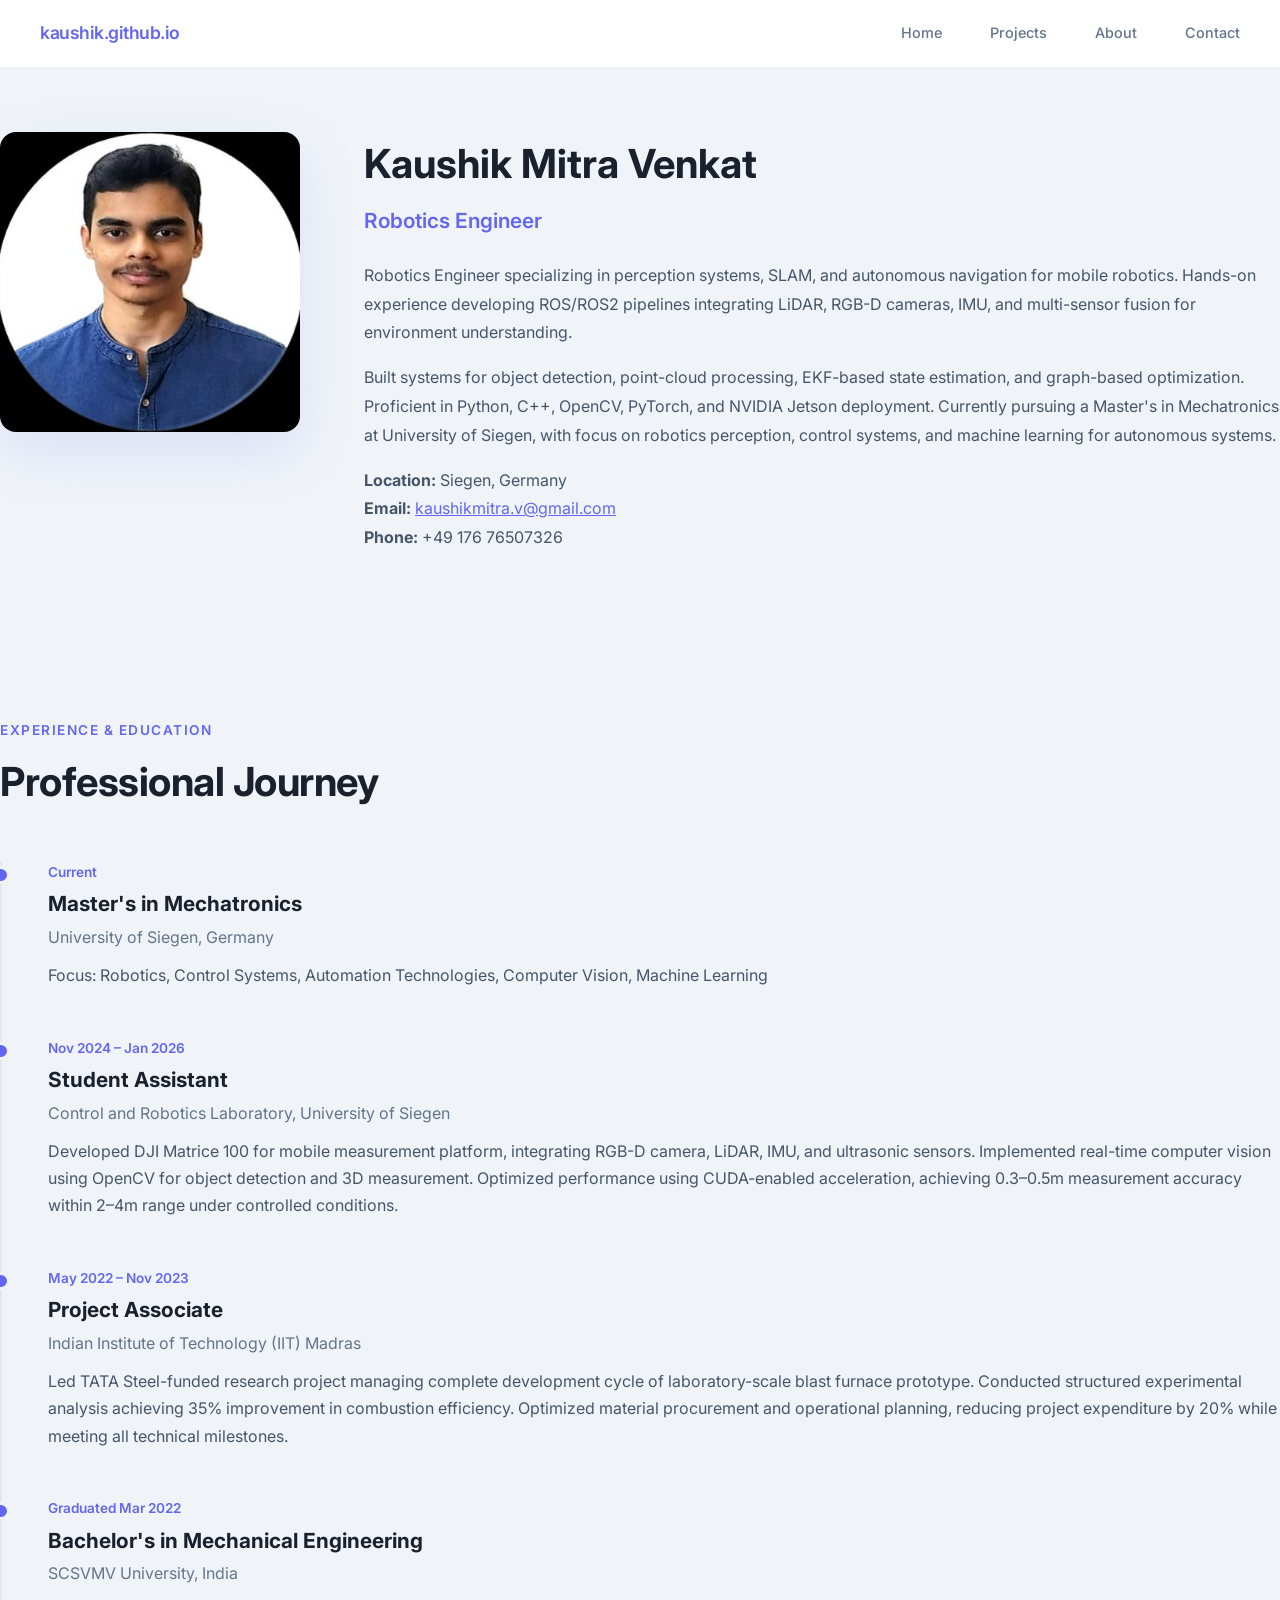
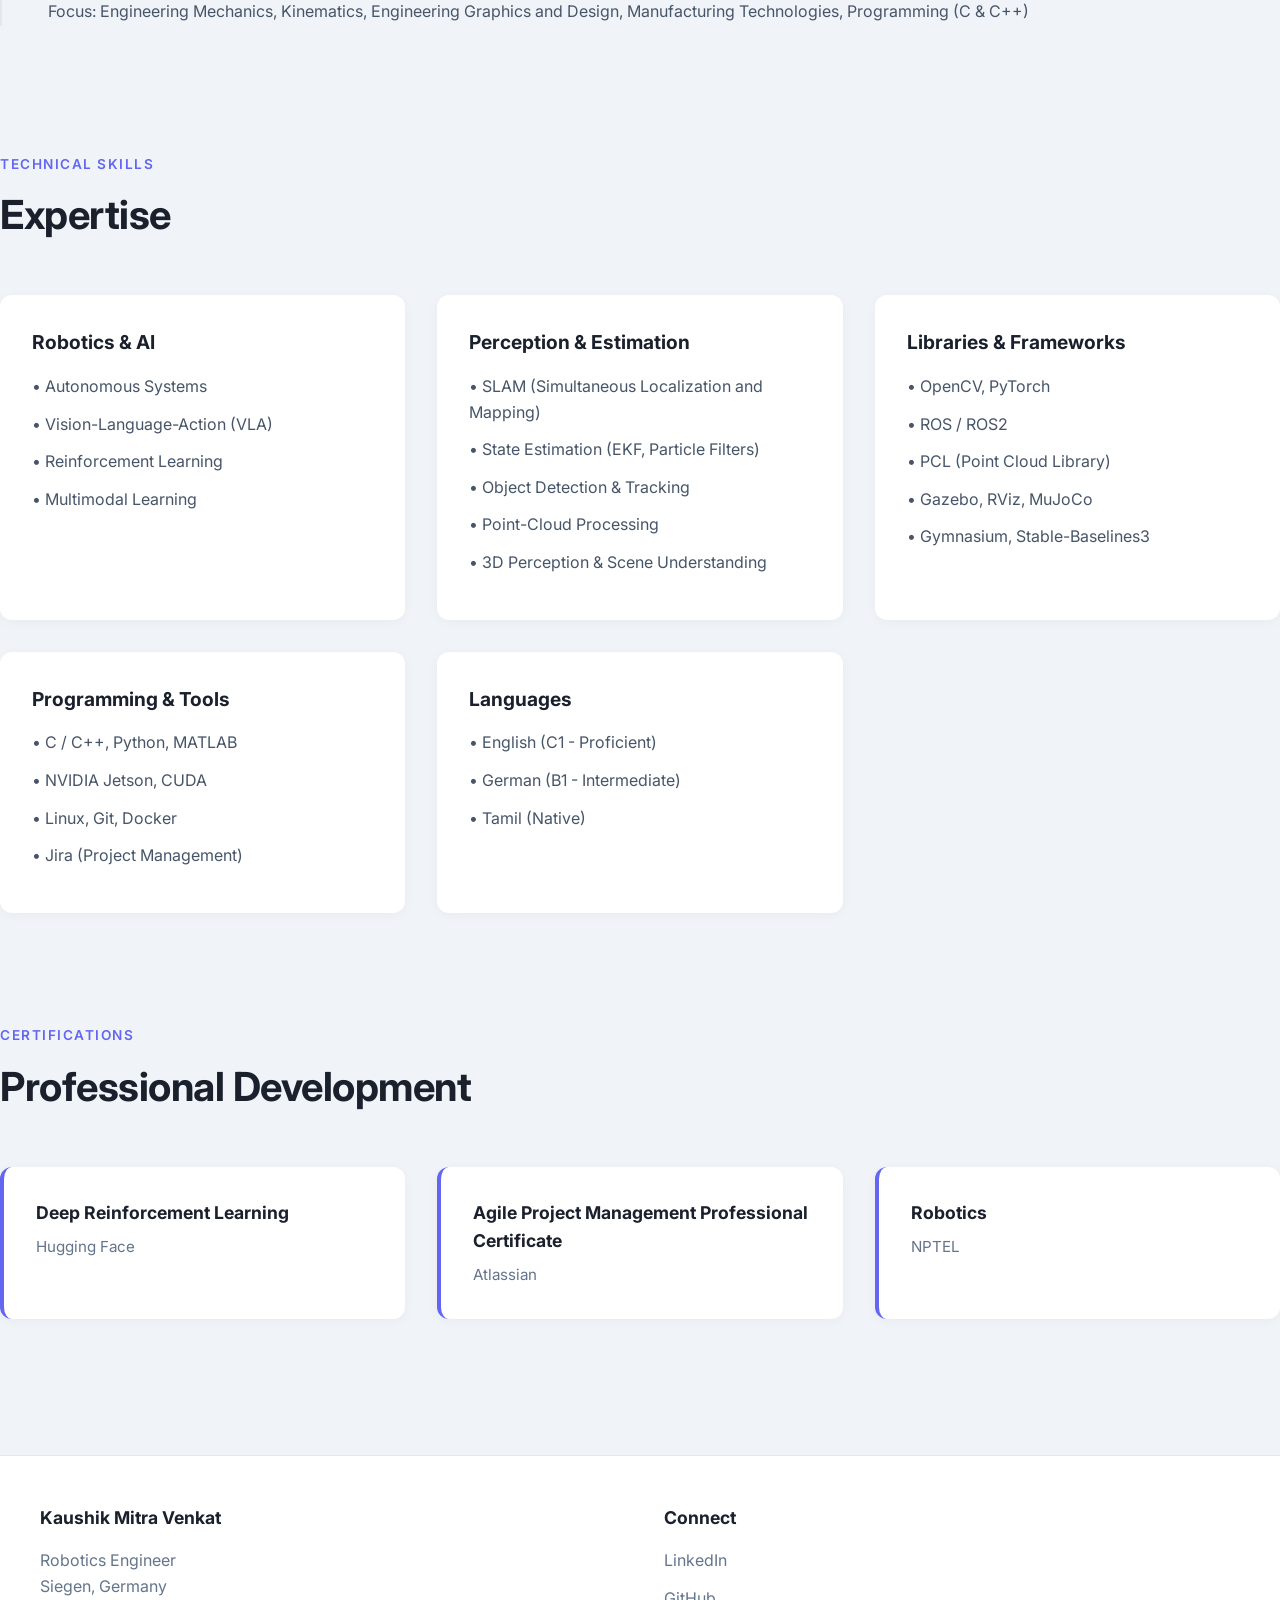
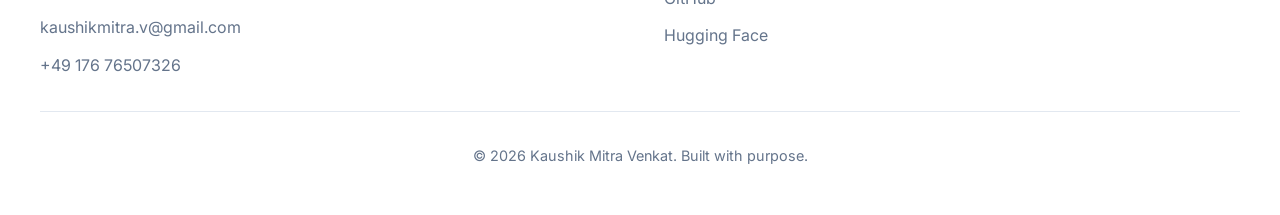
==== about.html @ 3b8bf7ac "Initial portfolio upload" ====
<!DOCTYPE html>
<html lang="en">
<head>
    <meta charset="UTF-8">
    <meta name="viewport" content="width=device-width, initial-scale=1.0">
    <meta name="description" content="About Kaushik Mitra Venkat - Robotics Engineer specializing in perception systems and autonomous navigation">
    <title>About | Kaushik Mitra Venkat</title>
    <link rel="stylesheet" href="styles.css">
    <style>
        .about-hero {
            padding: 4rem 0 3rem 0;
        }
        
        .about-intro {
            display: grid;
            grid-template-columns: 300px 1fr;
            gap: 4rem;
            align-items: start;
            margin-bottom: 4rem;
        }
        
        .about-photo {
            width: 100%;
            aspect-ratio: 1;
            border-radius: 16px;
            box-shadow: 0 20px 60px rgba(99, 102, 241, 0.15);
            object-fit: cover;
        }
        
        .about-text h1 {
            font-size: 2.5rem;
            margin-bottom: 0.5rem;
            color: #1a202c;
        }
        
        .about-text .role {
            font-size: 1.3rem;
            color: #6366f1;
            margin-bottom: 1.5rem;
            font-weight: 600;
        }
        
        .about-text p {
            color: #475569;
            line-height: 1.8;
            margin-bottom: 1rem;
        }
        
        .timeline {
            position: relative;
            padding-left: 3rem;
            margin: 3rem 0;
        }
        
        .timeline::before {
            content: '';
            position: absolute;
            left: 0;
            top: 0;
            bottom: 0;
            width: 2px;
            background: #e2e8f0;
        }
        
        .timeline-item {
            position: relative;
            margin-bottom: 3rem;
        }
        
        .timeline-item::before {
            content: '';
            position: absolute;
            left: -3.5rem;
            top: 0.25rem;
            width: 12px;
            height: 12px;
            border-radius: 50%;
            background: #6366f1;
            border: 3px solid #F0F4F8;
        }
        
        .timeline-period {
            font-size: 0.85rem;
            color: #6366f1;
            font-weight: 600;
            margin-bottom: 0.25rem;
        }
        
        .timeline-title {
            font-size: 1.3rem;
            font-weight: 700;
            color: #1a202c;
            margin-bottom: 0.25rem;
        }
        
        .timeline-org {
            font-size: 1rem;
            color: #64748b;
            margin-bottom: 0.75rem;
        }
        
        .timeline-desc {
            color: #475569;
            line-height: 1.7;
        }
        
        .skills-grid {
            display: grid;
            grid-template-columns: repeat(auto-fit, minmax(300px, 1fr));
            gap: 2rem;
            margin: 2rem 0;
        }
        
        .skill-category {
            background: white;
            padding: 2rem;
            border-radius: 12px;
            box-shadow: 0 2px 12px rgba(0, 0, 0, 0.04);
        }
        
        .skill-category h3 {
            font-size: 1.2rem;
            margin-bottom: 1rem;
            color: #1a202c;
        }
        
        .skill-item {
            margin-bottom: 0.75rem;
            color: #475569;
        }
        
        .cert-grid {
            display: grid;
            grid-template-columns: repeat(auto-fit, minmax(280px, 1fr));
            gap: 2rem;
            margin: 2rem 0;
        }
        
        .cert-card {
            background: white;
            padding: 2rem;
            border-radius: 12px;
            box-shadow: 0 2px 12px rgba(0, 0, 0, 0.04);
            border-left: 4px solid #6366f1;
        }
        
        .cert-card h3 {
            font-size: 1.1rem;
            margin-bottom: 0.5rem;
            color: #1a202c;
        }
        
        .cert-card p {
            color: #64748b;
            font-size: 0.95rem;
        }
        
        @media (max-width: 768px) {
            .about-intro {
                grid-template-columns: 1fr;
                text-align: center;
            }
            
            .about-photo {
                max-width: 250px;
                margin: 0 auto;
            }
        }
    </style>
</head>
<body>
    <!-- Navigation -->
    <nav>
        <div class="container">
            <div class="logo">kaushik.github.io</div>
            <ul class="nav-links">
                <li><a href="index.html">Home</a></li>
                <li><a href="projects.html">Projects</a></li>
                <li><a href="about.html">About</a></li>
                <li><a href="index.html#contact">Contact</a></li>
            </ul>
        </div>
    </nav>

    <!-- About Section -->
    <section class="about-hero container">
        <div class="about-intro">
            <img src="assets/images/photo-000.png" alt="Kaushik Mitra Venkat" class="about-photo">
            <div class="about-text">
                <h1>Kaushik Mitra Venkat</h1>
                <div class="role">Robotics Engineer</div>
                <p>
                    Robotics Engineer specializing in perception systems, SLAM, and autonomous navigation for mobile robotics. Hands-on experience developing ROS/ROS2 pipelines integrating LiDAR, RGB-D cameras, IMU, and multi-sensor fusion for environment understanding.
                </p>
                <p>
                    Built systems for object detection, point-cloud processing, EKF-based state estimation, and graph-based optimization. Proficient in Python, C++, OpenCV, PyTorch, and NVIDIA Jetson deployment. Currently pursuing a Master's in Mechatronics at University of Siegen, with focus on robotics perception, control systems, and machine learning for autonomous systems.
                </p>
                <p>
                    <strong>Location:</strong> Siegen, Germany<br>
                    <strong>Email:</strong> <a href="mailto:kaushikmitra.v@gmail.com" style="color: #6366f1;">kaushikmitra.v@gmail.com</a><br>
                    <strong>Phone:</strong> +49 176 76507326
                </p>
            </div>
        </div>
    </section>

    <!-- Experience & Education Timeline -->
    <section class="section container">
        <div class="section-header">
            <div class="section-label">Experience & Education</div>
            <h2>Professional Journey</h2>
        </div>
        
        <div class="timeline">
            <div class="timeline-item">
                <div class="timeline-period">Current</div>
                <div class="timeline-title">Master's in Mechatronics</div>
                <div class="timeline-org">University of Siegen, Germany</div>
                <div class="timeline-desc">
                    Focus: Robotics, Control Systems, Automation Technologies, Computer Vision, Machine Learning
                </div>
            </div>
            
            <div class="timeline-item">
                <div class="timeline-period">Nov 2024 – Jan 2026</div>
                <div class="timeline-title">Student Assistant</div>
                <div class="timeline-org">Control and Robotics Laboratory, University of Siegen</div>
                <div class="timeline-desc">
                    Developed DJI Matrice 100 for mobile measurement platform, integrating RGB-D camera, LiDAR, IMU, and ultrasonic sensors. Implemented real-time computer vision using OpenCV for object detection and 3D measurement. Optimized performance using CUDA-enabled acceleration, achieving 0.3–0.5m measurement accuracy within 2–4m range under controlled conditions.
                </div>
            </div>
            
            <div class="timeline-item">
                <div class="timeline-period">May 2022 – Nov 2023</div>
                <div class="timeline-title">Project Associate</div>
                <div class="timeline-org">Indian Institute of Technology (IIT) Madras</div>
                <div class="timeline-desc">
                    Led TATA Steel-funded research project managing complete development cycle of laboratory-scale blast furnace prototype. Conducted structured experimental analysis achieving 35% improvement in combustion efficiency. Optimized material procurement and operational planning, reducing project expenditure by 20% while meeting all technical milestones.
                </div>
            </div>
            
            <div class="timeline-item">
                <div class="timeline-period">Graduated Mar 2022</div>
                <div class="timeline-title">Bachelor's in Mechanical Engineering</div>
                <div class="timeline-org">SCSVMV University, India</div>
                <div class="timeline-desc">
                    Focus: Engineering Mechanics, Kinematics, Engineering Graphics and Design, Manufacturing Technologies, Programming (C & C++)
                </div>
            </div>
        </div>
    </section>

    <!-- Skills -->
    <section class="section container">
        <div class="section-header">
            <div class="section-label">Technical Skills</div>
            <h2>Expertise</h2>
        </div>
        
        <div class="skills-grid">
            <div class="skill-category">
                <h3>Robotics & AI</h3>
                <div class="skill-item">• Autonomous Systems</div>
                <div class="skill-item">• Vision-Language-Action (VLA)</div>
                <div class="skill-item">• Reinforcement Learning</div>
                <div class="skill-item">• Multimodal Learning</div>
            </div>
            
            <div class="skill-category">
                <h3>Perception & Estimation</h3>
                <div class="skill-item">• SLAM (Simultaneous Localization and Mapping)</div>
                <div class="skill-item">• State Estimation (EKF, Particle Filters)</div>
                <div class="skill-item">• Object Detection & Tracking</div>
                <div class="skill-item">• Point-Cloud Processing</div>
                <div class="skill-item">• 3D Perception & Scene Understanding</div>
            </div>
            
            <div class="skill-category">
                <h3>Libraries & Frameworks</h3>
                <div class="skill-item">• OpenCV, PyTorch</div>
                <div class="skill-item">• ROS / ROS2</div>
                <div class="skill-item">• PCL (Point Cloud Library)</div>
                <div class="skill-item">• Gazebo, RViz, MuJoCo</div>
                <div class="skill-item">• Gymnasium, Stable-Baselines3</div>
            </div>
            
            <div class="skill-category">
                <h3>Programming & Tools</h3>
                <div class="skill-item">• C / C++, Python, MATLAB</div>
                <div class="skill-item">• NVIDIA Jetson, CUDA</div>
                <div class="skill-item">• Linux, Git, Docker</div>
                <div class="skill-item">• Jira (Project Management)</div>
            </div>
            
            <div class="skill-category">
                <h3>Languages</h3>
                <div class="skill-item">• English (C1 - Proficient)</div>
                <div class="skill-item">• German (B1 - Intermediate)</div>
                <div class="skill-item">• Tamil (Native)</div>
            </div>
        </div>
    </section>

    <!-- Certifications -->
    <section class="section container">
        <div class="section-header">
            <div class="section-label">Certifications</div>
            <h2>Professional Development</h2>
        </div>
        
        <div class="cert-grid">
            <div class="cert-card">
                <h3>Deep Reinforcement Learning</h3>
                <p>Hugging Face</p>
            </div>
            
            <div class="cert-card">
                <h3>Agile Project Management Professional Certificate</h3>
                <p>Atlassian</p>
            </div>
            
            <div class="cert-card">
                <h3>Robotics</h3>
                <p>NPTEL</p>
            </div>
        </div>
    </section>

    <!-- Footer -->
    <footer>
        <div class="container">
            <div class="footer-content">
                <div class="footer-section">
                    <h3>Kaushik Mitra Venkat</h3>
                    <p style="color: #64748b; margin-top: 0.5rem;">Robotics Engineer<br>Siegen, Germany</p>
                    <div class="footer-links" style="margin-top: 1rem;">
                        <a href="mailto:kaushikmitra.v@gmail.com">kaushikmitra.v@gmail.com</a>
                        <a href="tel:+4917676507326">+49 176 76507326</a>
                    </div>
                </div>
                <div class="footer-section">
                    <h3>Connect</h3>
                    <div class="footer-links">
                        <a href="https://www.linkedin.com/in/kaushikmitra23/" target="_blank">LinkedIn</a>
                        <a href="https://github.com/Kaushik-DIY" target="_blank">GitHub</a>
                        <a href="https://huggingface.co/Kaushik23" target="_blank">Hugging Face</a>
                    </div>
                </div>
            </div>
            <div class="footer-bottom">
                <p>© 2026 Kaushik Mitra Venkat. Built with purpose.</p>
            </div>
        </div>
    </footer>
</body>
</html>
---- styles.css ----
@import url('https://fonts.googleapis.com/css2?family=Inter:wght@300;400;500;600;700&display=swap');

* {
    margin: 0;
    padding: 0;
    box-sizing: border-box;
}

body {
    font-family: 'Inter', -apple-system, BlinkMacSystemFont, 'Segoe UI', sans-serif;
    background: #F0F4F8;
    color: #1a202c;
    line-height: 1.6;
    overflow-x: hidden;
}

.container {
    max-width: 1280px;
    margin: 0 auto;
    padding: 0 40px;
}

/* Navigation */
nav {
    background: rgba(255, 255, 255, 0.95);
    backdrop-filter: blur(12px);
    border-bottom: 1px solid rgba(99, 102, 241, 0.1);
    padding: 1.2rem 0;
    position: sticky;
    top: 0;
    z-index: 100;
    box-shadow: 0 1px 3px rgba(0, 0, 0, 0.02);
}

nav .container {
    display: flex;
    justify-content: space-between;
    align-items: center;
}

.logo {
    font-size: 1.1rem;
    font-weight: 600;
    color: #6366f1;
    letter-spacing: -0.5px;
}

.nav-links {
    display: flex;
    gap: 3rem;
    list-style: none;
}

.nav-links a {
    color: #64748b;
    text-decoration: none;
    font-weight: 500;
    font-size: 0.9rem;
    transition: color 0.3s;
}

.nav-links a:hover {
    color: #6366f1;
}

.resume-btn {
    background: #6366f1;
    color: white;
    padding: 0.65rem 1.8rem;
    border-radius: 6px;
    text-decoration: none;
    font-weight: 600;
    font-size: 0.9rem;
    transition: all 0.3s;
    box-shadow: 0 2px 8px rgba(99, 102, 241, 0.2);
}

.resume-btn:hover {
    background: #4f46e5;
    transform: translateY(-1px);
    box-shadow: 0 4px 12px rgba(99, 102, 241, 0.3);
}

/* Hero Section */
.hero {
    min-height: 65vh;
    display: flex;
    align-items: center;
    padding: 2.5rem 0 1.5rem;
    position: relative;
}

.hero-grid {
    display: grid;
    grid-template-columns: 1fr 420px;
    gap: 6rem;
    align-items: center;
}

.hero-text {
    animation: fadeInUp 0.8s ease-out;
}

@keyframes fadeInUp {
    from {
        opacity: 0;
        transform: translateY(20px);
    }
    to {
        opacity: 1;
        transform: translateY(0);
    }
}

.hero-greeting {
    font-size: 3.2rem;
    color: #64748b;
    margin-bottom: 0.75rem;
    font-weight: 400;
    white-space: nowrap;
}

.hero-mission {
    font-size: 1.6rem;
    font-weight: 600;
    color: #1a202c;
    line-height: 1.4;
    letter-spacing: -0.3px;
    margin-bottom: 2rem;
}

.hero-mission .highlight {
    background: linear-gradient(135deg, #667eea 0%, #764ba2 100%);
    -webkit-background-clip: text;
    -webkit-text-fill-color: transparent;
    background-clip: text;
}

.cta-buttons {
    display: flex;
    gap: 1rem;
    align-items: center;
}

.btn-primary {
    background: #6366f1;
    color: white;
    padding: 1rem 2.5rem;
    border-radius: 8px;
    text-decoration: none;
    font-weight: 600;
    transition: all 0.3s;
    border: none;
    cursor: pointer;
    font-size: 1rem;
    box-shadow: 0 4px 12px rgba(99, 102, 241, 0.25);
    display: inline-block;
}

.btn-primary:hover {
    background: #4f46e5;
    transform: translateY(-2px);
    box-shadow: 0 6px 20px rgba(99, 102, 241, 0.35);
}

.contact-links {
    display: flex;
    gap: 1.5rem;
    align-items: center;
}

.contact-link {
    color: #64748b;
    text-decoration: none;
    font-size: 0.95rem;
    font-weight: 500;
    transition: color 0.3s;
}

.contact-link:hover {
    color: #6366f1;
}

.hero-image-container {
    position: relative;
}

.hero-image {
    width: 100%;
    aspect-ratio: 1;
    border-radius: 16px;
    box-shadow: 
        0 20px 60px rgba(99, 102, 241, 0.15),
        0 0 0 1px rgba(99, 102, 241, 0.1);
    object-fit: cover;
}

/* Why Robotics - Full Width */
.why-robotics-full {
    background: white;
    padding: 2rem 2.5rem;
    border-radius: 12px;
    border-left: 4px solid #6366f1;
    margin: 1rem 0 2rem 0;
    box-shadow: 0 2px 12px rgba(0, 0, 0, 0.04);
}

.why-robotics-label {
    font-size: 0.85rem;
    color: #6366f1;
    font-weight: 600;
    text-transform: uppercase;
    letter-spacing: 1.5px;
    margin-bottom: 0.75rem;
}

.why-robotics-full p {
    color: #475569;
    line-height: 1.8;
    font-size: 1rem;
}

/* Sections */
.section {
    padding: 2.5rem 0;
    position: relative;
}

.section-header {
    margin-bottom: 3rem;
}

.section-label {
    font-size: 0.85rem;
    color: #6366f1;
    font-weight: 600;
    text-transform: uppercase;
    letter-spacing: 1.5px;
    margin-bottom: 0.5rem;
}

.section-header h2 {
    font-size: 2.5rem;
    font-weight: 700;
    color: #1a202c;
    letter-spacing: -0.5px;
}

/* Project Cards */
.projects-list {
    display: flex;
    flex-direction: column;
    gap: 2.5rem;
}

.project-card {
    background: white;
    border-radius: 16px;
    overflow: hidden;
    box-shadow: 
        0 4px 20px rgba(0, 0, 0, 0.04),
        0 0 0 1px rgba(0, 0, 0, 0.02);
    transition: all 0.4s cubic-bezier(0.4, 0, 0.2, 1);
    display: grid;
    grid-template-columns: 1fr 1fr;
}

.project-card:hover {
    transform: translateY(-8px);
    box-shadow: 
        0 20px 40px rgba(99, 102, 241, 0.12),
        0 0 0 1px rgba(99, 102, 241, 0.1);
}

.project-visual {
    background: linear-gradient(135deg, #667eea 0%, #764ba2 100%);
    position: relative;
    overflow: hidden;
    min-height: 160px;
    display: flex;
    align-items: center;
    justify-content: center;
}

.project-visual img,
.project-visual video {
    width: 100%;
    height: 100%;
    object-fit: cover;
}

.project-visual::before {
    content: '';
    position: absolute;
    top: 0;
    left: 0;
    right: 0;
    bottom: 0;
    background: repeating-linear-gradient(
        45deg,
        transparent,
        transparent 20px,
        rgba(255, 255, 255, 0.02) 20px,
        rgba(255, 255, 255, 0.02) 40px
    );
}

.project-icon {
    font-size: 6rem;
    position: relative;
    z-index: 1;
    filter: drop-shadow(0 4px 12px rgba(0, 0, 0, 0.2));
}

.project-details {
    padding: 1.8rem 2rem;
    display: flex;
    flex-direction: column;
    justify-content: center;
}



.project-title {
    font-size: 1.2rem;
    font-weight: 700;
    margin-bottom: 1rem;
    color: #1a202c;
    line-height: 1.3;
}

.project-impact {
    color: #475569;
    margin-bottom: 1rem;
    line-height: 1.6;
    font-size: 0.88rem;
}

.project-meta {
    display: flex;
    gap: 1.5rem;
    margin-bottom: 1rem;
    padding-top: 0.75rem;
    border-top: 1px solid #e2e8f0;
}

.meta-item {
    display: flex;
    flex-direction: column;
    gap: 0.25rem;
}

.meta-label {
    font-size: 0.75rem;
    color: #94a3b8;
    text-transform: uppercase;
    letter-spacing: 1px;
}

.meta-value {
    font-weight: 600;
    color: #1a202c;
    font-size: 0.9rem;
}

.project-link {
    color: #6366f1;
    text-decoration: none;
    font-weight: 600;
    display: inline-flex;
    align-items: center;
    gap: 0.5rem;
    transition: gap 0.3s;
    font-size: 0.95rem;
}

.project-link:hover {
    gap: 0.8rem;
}

.project-link::after {
    content: '→';
    font-size: 1.2rem;
}

/* Alternate gradients */
.project-card:nth-child(2) .project-visual {
    background: linear-gradient(135deg, #f093fb 0%, #f5576c 100%);
}

.project-card:nth-child(3) .project-visual {
    background: linear-gradient(135deg, #4facfe 0%, #00f2fe 100%);
}

.project-card:nth-child(4) .project-visual {
    background: linear-gradient(135deg, #43e97b 0%, #38f9d7 100%);
}

.project-card:nth-child(5) .project-visual {
    background: linear-gradient(135deg, #fa709a 0%, #fee140 100%);
}

/* Footer */
footer {
    background: white;
    border-top: 1px solid #e2e8f0;
    padding: 3rem 0;
    margin-top: 4rem;
}

.footer-content {
    display: grid;
    grid-template-columns: 1fr 1fr;
    gap: 3rem;
    margin-bottom: 2rem;
}

.footer-section h3 {
    font-size: 1.1rem;
    margin-bottom: 1rem;
    color: #1a202c;
}

.footer-links {
    display: flex;
    flex-direction: column;
    gap: 0.75rem;
}

.footer-links a {
    color: #64748b;
    text-decoration: none;
    transition: color 0.3s;
}

.footer-links a:hover {
    color: #6366f1;
}

.footer-bottom {
    text-align: center;
    padding-top: 2rem;
    border-top: 1px solid #e2e8f0;
    color: #64748b;
    font-size: 0.9rem;
}

/* Mobile Responsive */
@media (max-width: 768px) {
    .hero-grid {
        grid-template-columns: 1fr;
        gap: 3rem;
    }
    
    .hero-image-container {
        order: -1;
        max-width: 300px;
        margin: 0 auto;
    }
    
    .hero-greeting {
        font-size: 1.5rem;
    }
    
    .hero-mission {
        font-size: 2rem;
    }
    
    .project-card {
        grid-template-columns: 1fr;
    }
    
    .project-visual {
        min-height: 250px;
    }
    
    .footer-content {
        grid-template-columns: 1fr;
    }
    
    .nav-links {
        gap: 1.5rem;
    }
}

/* ── Hero text-only (no photo) ── */
.hero-text-only {
    max-width: 780px;
    animation: fadeInUp 0.8s ease-out;
}

.hero-text-only .hero-greeting {
    font-size: 3.2rem;
    color: #64748b;
    margin-bottom: 0.75rem;
    font-weight: 400;
    white-space: nowrap;
}

.hero-text-only .hero-mission {
    font-size: 1.8rem;
    font-weight: 600;
    color: #1a202c;
    line-height: 1.4;
    letter-spacing: -0.3px;
    margin-bottom: 2rem;
}

/* ── GIF hover-play ── */
.hover-gif {
    width: 100%;
    height: 100%;
    object-fit: cover;
    display: block;
    cursor: pointer;
    transition: opacity 0.2s ease;
}

.project-card:not(:hover) .hover-gif {
    opacity: 0.92;
}

/* ── GIF thumbnail hover-play ── */
.gif-thumb {
    width: 100%;
    height: 100%;
    object-fit: cover;
    display: block;
    cursor: pointer;
}
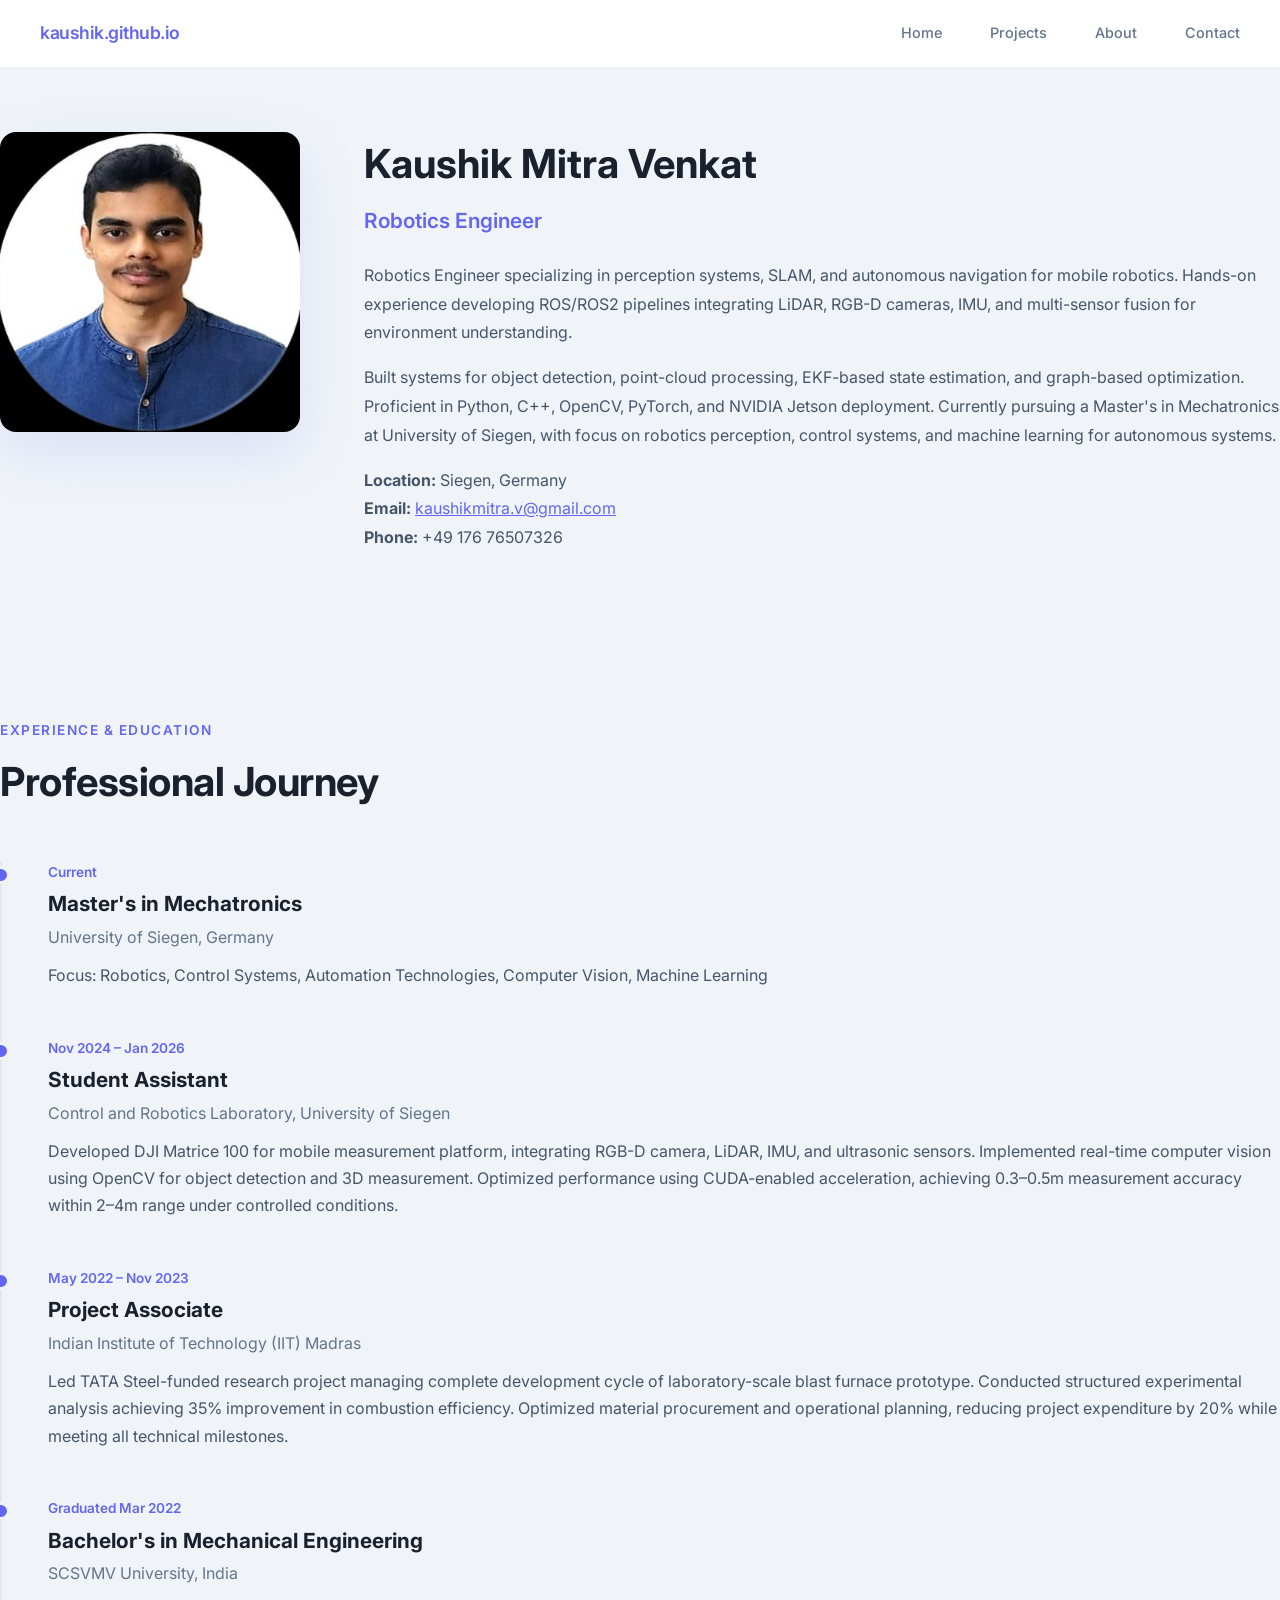
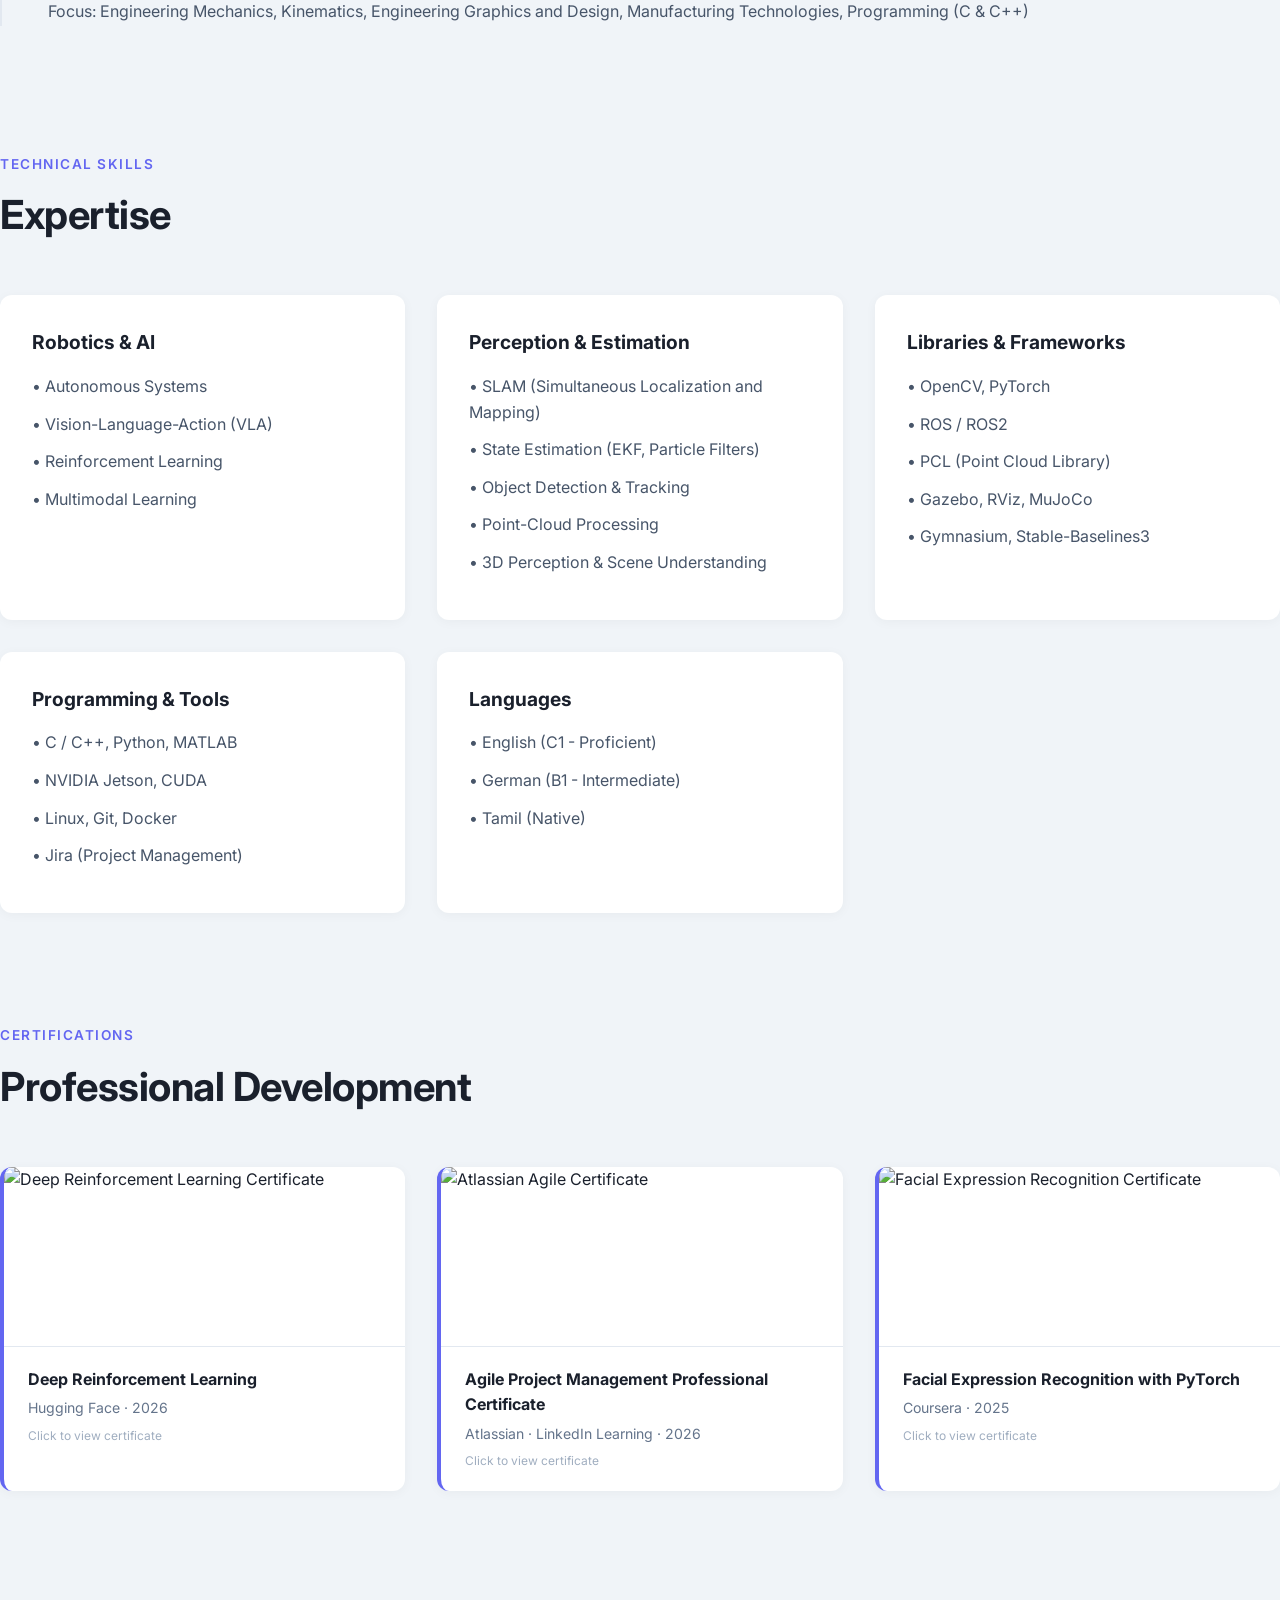
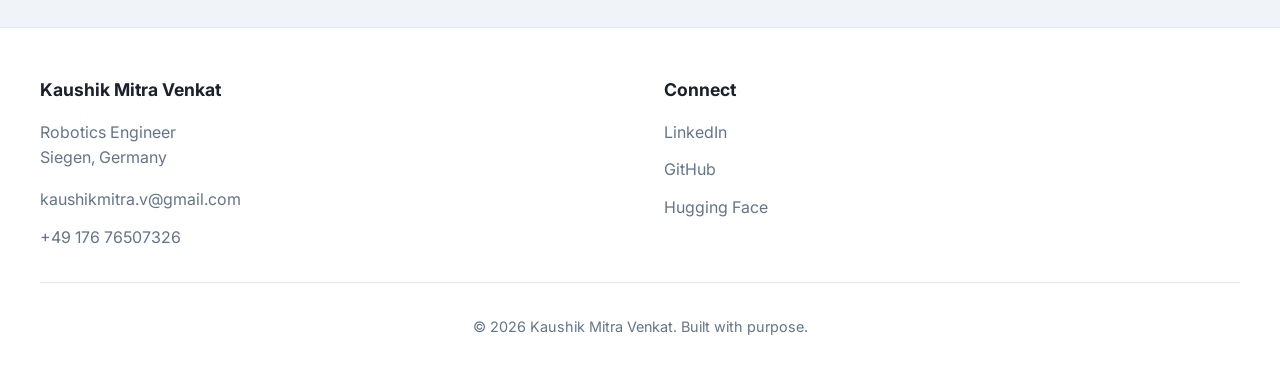
==== commit 16d0016a: "Enhance certificate card design and interactions Refactor certificate card layout and add lightbox f" ====
--- a/about.html
+++ b/about.html
@@ -135,24 +135,95 @@
             gap: 2rem;
             margin: 2rem 0;
         }
-        
+
         .cert-card {
             background: white;
-            padding: 2rem;
             border-radius: 12px;
-            box-shadow: 0 2px 12px rgba(0, 0, 0, 0.04);
+            box-shadow: 0 2px 12px rgba(0,0,0,0.04);
             border-left: 4px solid #6366f1;
-        }
-        
+            overflow: hidden;
+            cursor: pointer;
+            transition: transform 0.25s, box-shadow 0.25s;
+        }
+
+        .cert-card:hover {
+            transform: translateY(-4px);
+            box-shadow: 0 8px 24px rgba(99,102,241,0.15);
+        }
+
+        .cert-thumb {
+            width: 100%;
+            height: 180px;
+            object-fit: cover;
+            object-position: top;
+            display: block;
+            border-bottom: 1px solid #e2e8f0;
+        }
+
+        .cert-info {
+            padding: 1.25rem 1.5rem;
+        }
+
         .cert-card h3 {
-            font-size: 1.1rem;
-            margin-bottom: 0.5rem;
+            font-size: 1rem;
+            margin-bottom: 0.3rem;
             color: #1a202c;
         }
-        
+
         .cert-card p {
             color: #64748b;
-            font-size: 0.95rem;
+            font-size: 0.88rem;
+            margin: 0;
+        }
+
+        .cert-click-hint {
+            font-size: 0.75rem;
+            color: #a0aec0;
+            margin-top: 0.4rem;
+        }
+
+        /* Lightbox */
+        .lightbox-overlay {
+            display: none;
+            position: fixed;
+            inset: 0;
+            background: rgba(0,0,0,0.85);
+            z-index: 1000;
+            align-items: center;
+            justify-content: center;
+            padding: 2rem;
+        }
+
+        .lightbox-overlay.active {
+            display: flex;
+        }
+
+        .lightbox-img {
+            max-width: 90vw;
+            max-height: 88vh;
+            border-radius: 8px;
+            box-shadow: 0 20px 60px rgba(0,0,0,0.5);
+            object-fit: contain;
+        }
+
+        .lightbox-close {
+            position: fixed;
+            top: 1.5rem;
+            right: 1.5rem;
+            background: white;
+            border: none;
+            border-radius: 50%;
+            width: 40px;
+            height: 40px;
+            font-size: 1.3rem;
+            cursor: pointer;
+            display: flex;
+            align-items: center;
+            justify-content: center;
+            color: #1a202c;
+            font-weight: 700;
+            box-shadow: 0 2px 8px rgba(0,0,0,0.3);
+            z-index: 1001;
         }
         
         @media (max-width: 768px) {
@@ -309,20 +380,38 @@
         </div>
         
         <div class="cert-grid">
-            <div class="cert-card">
-                <h3>Deep Reinforcement Learning</h3>
-                <p>Hugging Face</p>
-            </div>
-            
-            <div class="cert-card">
-                <h3>Agile Project Management Professional Certificate</h3>
-                <p>Atlassian</p>
-            </div>
-            
-            <div class="cert-card">
-                <h3>Robotics</h3>
-                <p>NPTEL</p>
-            </div>
+            <div class="cert-card" onclick="openLightbox('assets/certs/cert_rl.jpg')">
+                <img src="assets/certs/cert_rl.jpg" alt="Deep Reinforcement Learning Certificate" class="cert-thumb">
+                <div class="cert-info">
+                    <h3>Deep Reinforcement Learning</h3>
+                    <p>Hugging Face · 2026</p>
+                    <div class="cert-click-hint">Click to view certificate</div>
+                </div>
+            </div>
+
+            <div class="cert-card" onclick="openLightbox('assets/certs/cert_atlassian.jpg')">
+                <img src="assets/certs/cert_atlassian.jpg" alt="Atlassian Agile Certificate" class="cert-thumb">
+                <div class="cert-info">
+                    <h3>Agile Project Management Professional Certificate</h3>
+                    <p>Atlassian · LinkedIn Learning · 2026</p>
+                    <div class="cert-click-hint">Click to view certificate</div>
+                </div>
+            </div>
+
+            <div class="cert-card" onclick="openLightbox('assets/certs/cert_coursera.jpg')">
+                <img src="assets/certs/cert_coursera.jpg" alt="Facial Expression Recognition Certificate" class="cert-thumb">
+                <div class="cert-info">
+                    <h3>Facial Expression Recognition with PyTorch</h3>
+                    <p>Coursera · 2025</p>
+                    <div class="cert-click-hint">Click to view certificate</div>
+                </div>
+            </div>
+        </div>
+
+        <!-- Lightbox -->
+        <div class="lightbox-overlay" id="lightbox" onclick="closeLightbox(event)">
+            <button class="lightbox-close" onclick="closeLightbox()">✕</button>
+            <img src="" alt="Certificate" class="lightbox-img" id="lightbox-img">
         </div>
     </section>
 
@@ -352,5 +441,24 @@
             </div>
         </div>
     </footer>
+
+    <script>
+        function openLightbox(src) {
+            document.getElementById('lightbox-img').src = src;
+            document.getElementById('lightbox').classList.add('active');
+            document.body.style.overflow = 'hidden';
+        }
+
+        function closeLightbox(e) {
+            if (!e || e.target !== document.getElementById('lightbox-img')) {
+                document.getElementById('lightbox').classList.remove('active');
+                document.body.style.overflow = '';
+            }
+        }
+
+        document.addEventListener('keydown', e => {
+            if (e.key === 'Escape') closeLightbox();
+        });
+    </script>
 </body>
 </html>
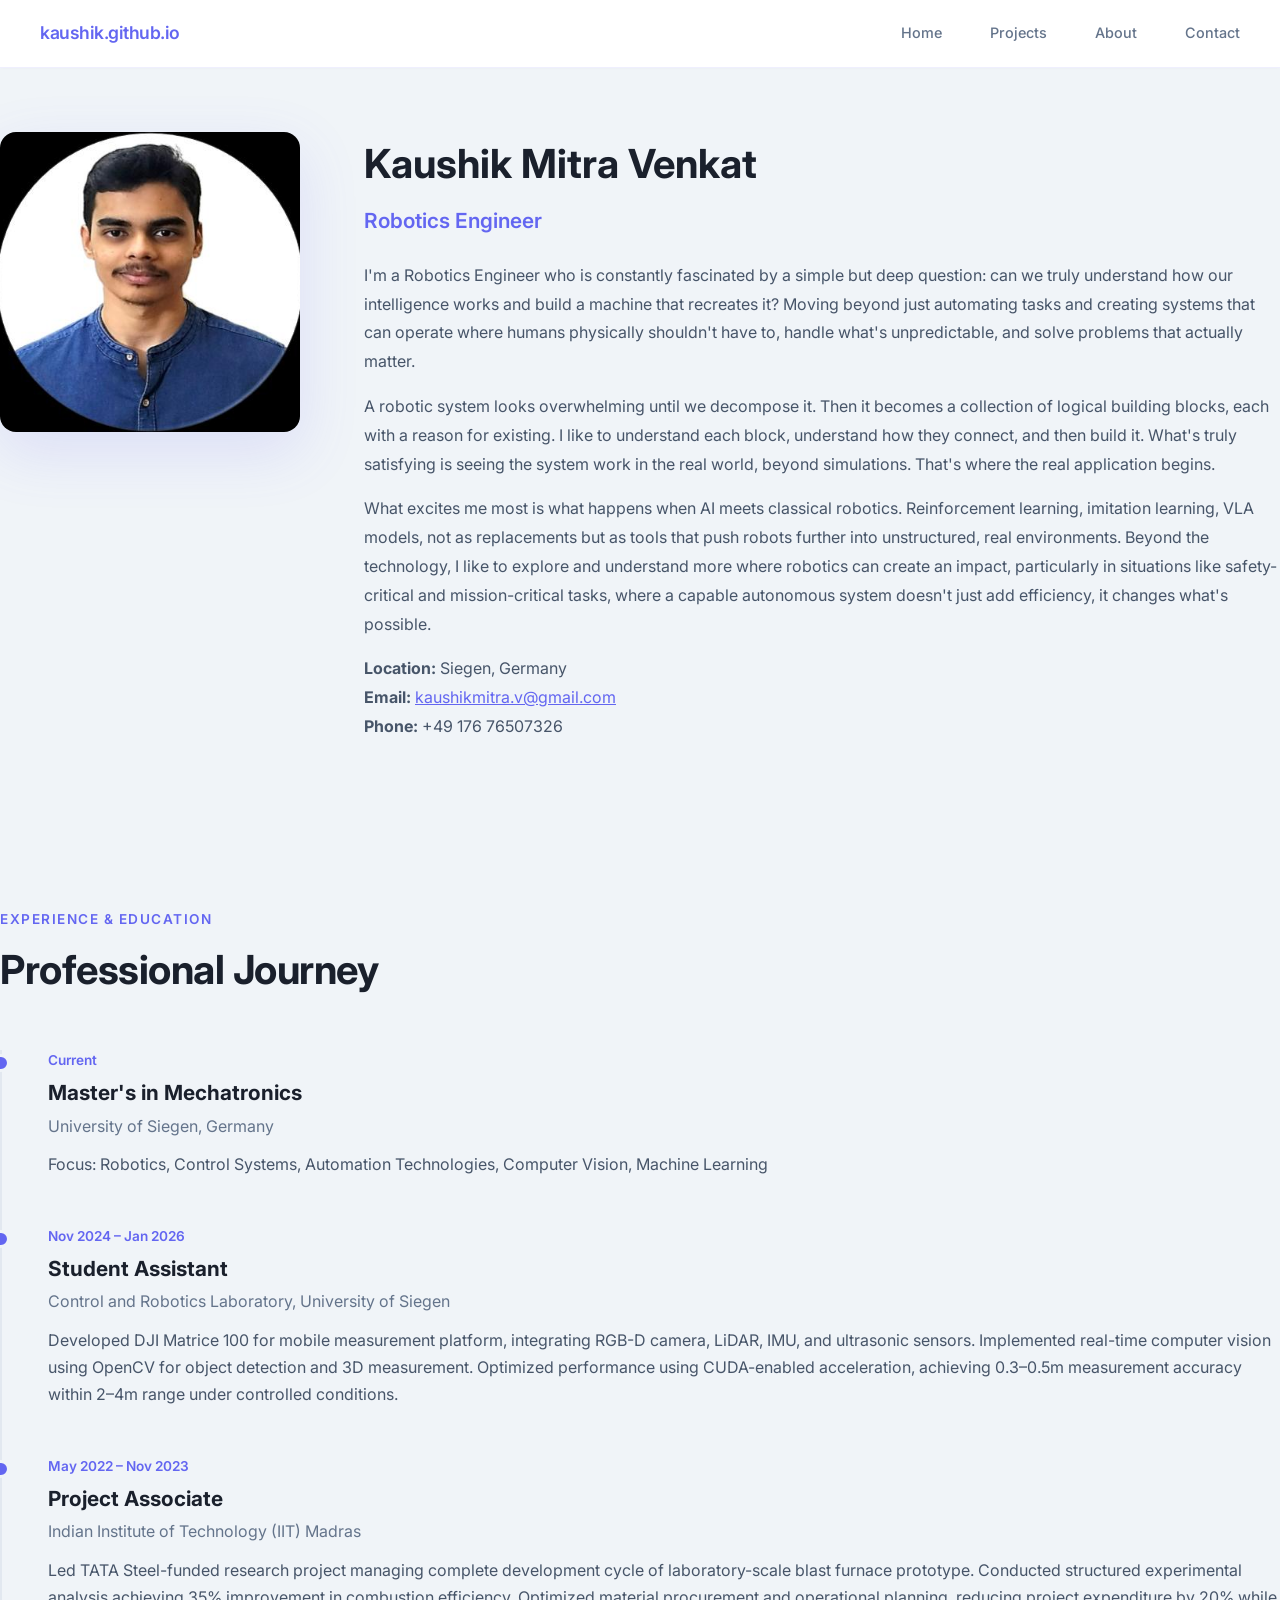
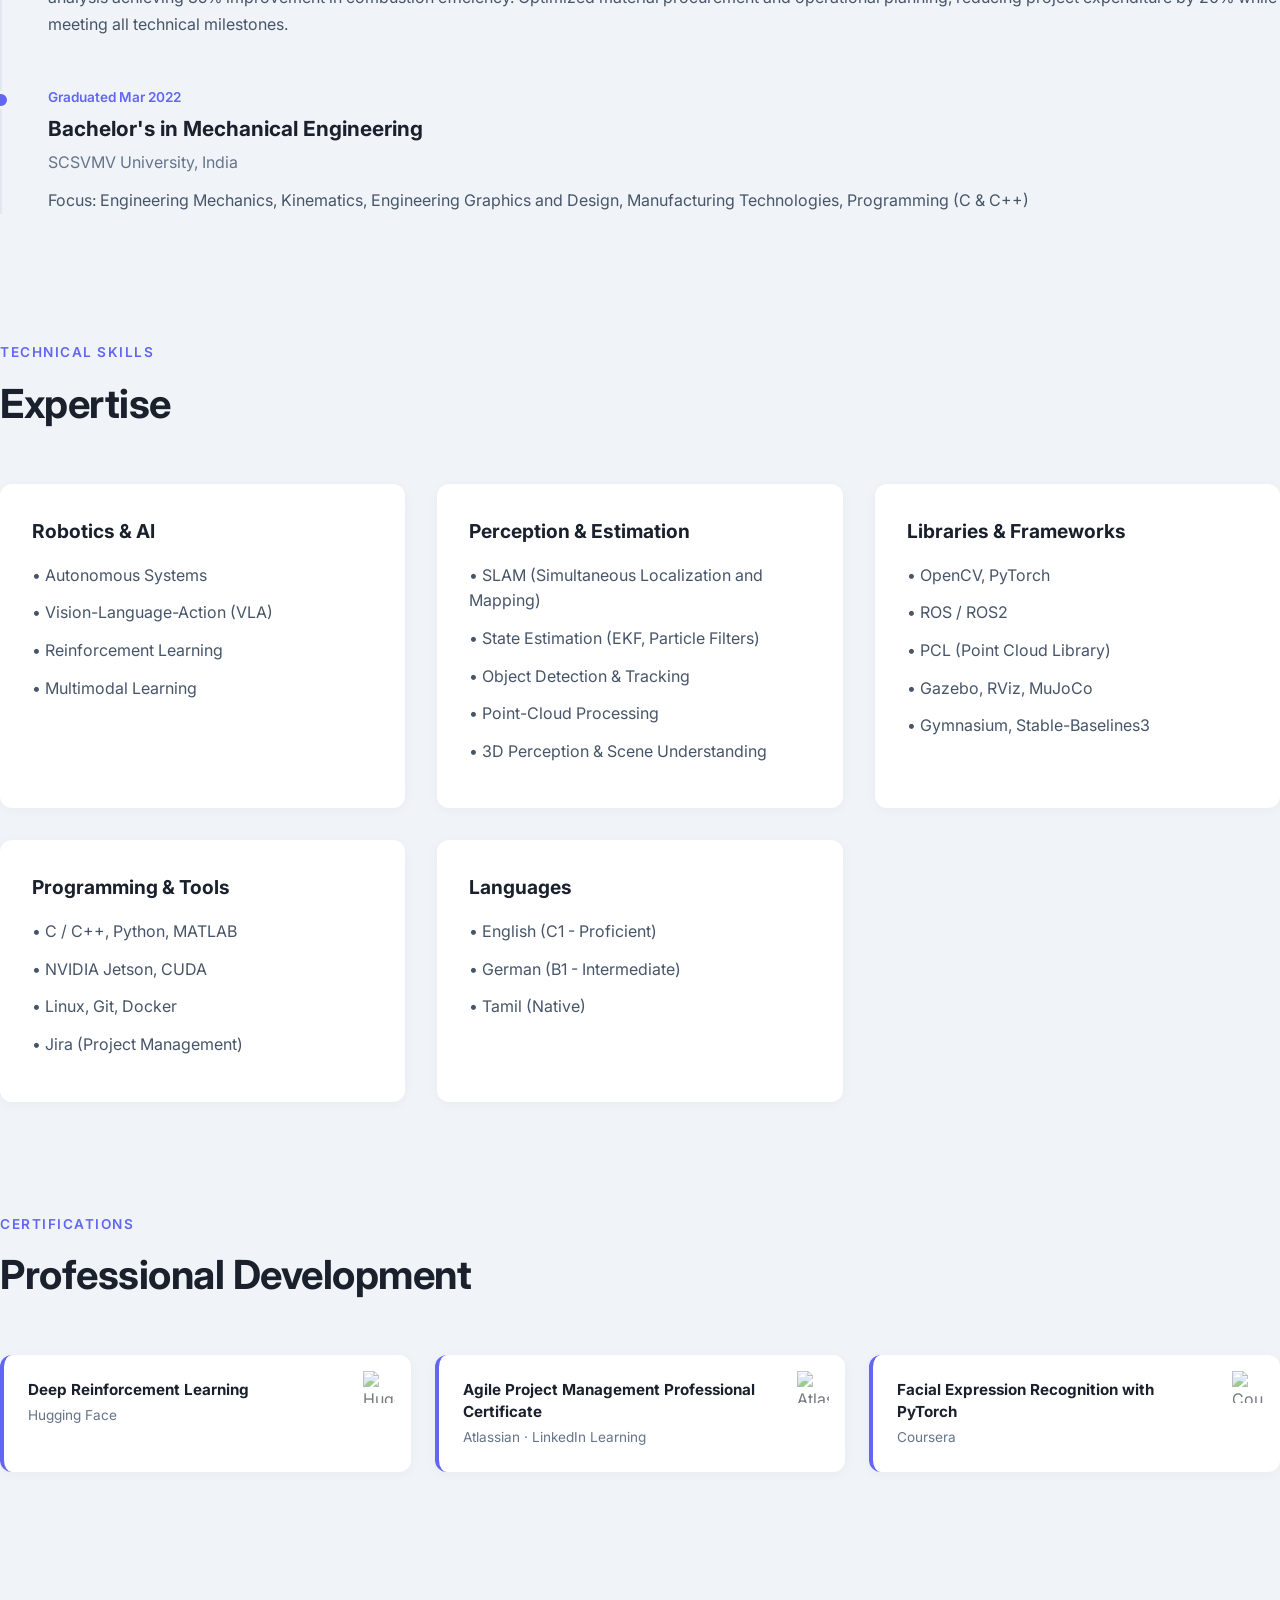
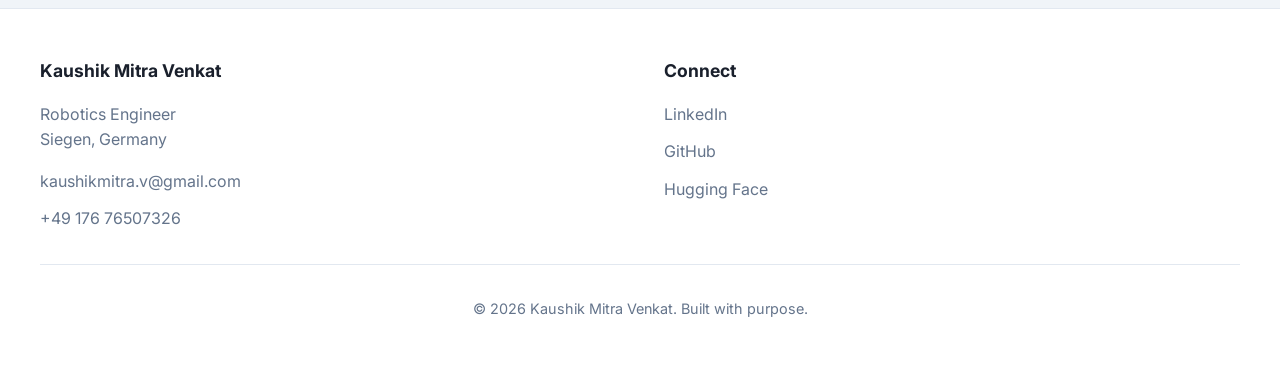
==== commit 7d6739ea: "Update about.html" ====
--- a/about.html
+++ b/about.html
@@ -131,55 +131,68 @@
         
         .cert-grid {
             display: grid;
-            grid-template-columns: repeat(auto-fit, minmax(280px, 1fr));
-            gap: 2rem;
+            grid-template-columns: repeat(auto-fit, minmax(260px, 1fr));
+            gap: 1.5rem;
             margin: 2rem 0;
         }
 
         .cert-card {
             background: white;
+            padding: 1.5rem;
             border-radius: 12px;
             box-shadow: 0 2px 12px rgba(0,0,0,0.04);
             border-left: 4px solid #6366f1;
-            overflow: hidden;
             cursor: pointer;
             transition: transform 0.25s, box-shadow 0.25s;
+            position: relative;
         }
 
         .cert-card:hover {
-            transform: translateY(-4px);
-            box-shadow: 0 8px 24px rgba(99,102,241,0.15);
-        }
-
-        .cert-thumb {
-            width: 100%;
-            height: 180px;
-            object-fit: cover;
-            object-position: top;
-            display: block;
-            border-bottom: 1px solid #e2e8f0;
-        }
-
-        .cert-info {
-            padding: 1.25rem 1.5rem;
+            transform: translateY(-3px);
+            box-shadow: 0 6px 20px rgba(99,102,241,0.12);
+        }
+
+        .cert-logo {
+            position: absolute;
+            top: 1rem;
+            right: 1rem;
+            width: 32px;
+            height: 32px;
+            object-fit: contain;
+            opacity: 0.6;
+            transition: opacity 0.2s;
+        }
+
+        .cert-card:hover .cert-logo {
+            opacity: 1;
         }
 
         .cert-card h3 {
-            font-size: 1rem;
+            font-size: 0.95rem;
+            font-weight: 700;
+            color: #1a202c;
             margin-bottom: 0.3rem;
-            color: #1a202c;
+            line-height: 1.4;
+            padding-right: 2.8rem;
         }
 
         .cert-card p {
             color: #64748b;
-            font-size: 0.88rem;
-            margin: 0;
-        }
-
-        .cert-click-hint {
-            font-size: 0.75rem;
-            color: #a0aec0;
-            margin-top: 0.4rem;
+            font-size: 0.85rem;
+            margin-bottom: 0;
+        }
+
+        .cert-view-label {
+            display: none;
+            font-size: 0.72rem;
+            font-weight: 600;
+            color: #6366f1;
+            margin-top: 0.5rem;
+            letter-spacing: 0.3px;
+        }
+
+        .cert-card:hover .cert-view-label {
+            display: block;
         }
 
         /* Lightbox */
@@ -187,7 +200,7 @@
             display: none;
             position: fixed;
             inset: 0;
-            background: rgba(0,0,0,0.85);
+            background: rgba(0,0,0,0.88);
             z-index: 1000;
             align-items: center;
             justify-content: center;
@@ -199,8 +212,8 @@
         }
 
         .lightbox-img {
-            max-width: 90vw;
-            max-height: 88vh;
+            max-width: 88vw;
+            max-height: 86vh;
             border-radius: 8px;
             box-shadow: 0 20px 60px rgba(0,0,0,0.5);
             object-fit: contain;
@@ -208,22 +221,27 @@
 
         .lightbox-close {
             position: fixed;
-            top: 1.5rem;
-            right: 1.5rem;
+            top: 1.2rem;
+            right: 1.2rem;
             background: white;
             border: none;
             border-radius: 50%;
-            width: 40px;
-            height: 40px;
-            font-size: 1.3rem;
+            width: 42px;
+            height: 42px;
+            font-size: 1.2rem;
             cursor: pointer;
             display: flex;
             align-items: center;
             justify-content: center;
             color: #1a202c;
             font-weight: 700;
-            box-shadow: 0 2px 8px rgba(0,0,0,0.3);
+            box-shadow: 0 2px 12px rgba(0,0,0,0.4);
             z-index: 1001;
+            transition: background 0.2s;
+        }
+
+        .lightbox-close:hover {
+            background: #f1f5f9;
         }
         
         @media (max-width: 768px) {
@@ -261,10 +279,13 @@
                 <h1>Kaushik Mitra Venkat</h1>
                 <div class="role">Robotics Engineer</div>
                 <p>
-                    Robotics Engineer specializing in perception systems, SLAM, and autonomous navigation for mobile robotics. Hands-on experience developing ROS/ROS2 pipelines integrating LiDAR, RGB-D cameras, IMU, and multi-sensor fusion for environment understanding.
+                    I'm a Robotics Engineer who is constantly fascinated by a simple but deep question: can we truly understand how our intelligence works and build a machine that recreates it? Moving beyond just automating tasks and creating systems that can operate where humans physically shouldn't have to, handle what's unpredictable, and solve problems that actually matter.
                 </p>
                 <p>
-                    Built systems for object detection, point-cloud processing, EKF-based state estimation, and graph-based optimization. Proficient in Python, C++, OpenCV, PyTorch, and NVIDIA Jetson deployment. Currently pursuing a Master's in Mechatronics at University of Siegen, with focus on robotics perception, control systems, and machine learning for autonomous systems.
+                    A robotic system looks overwhelming until we decompose it. Then it becomes a collection of logical building blocks, each with a reason for existing. I like to understand each block, understand how they connect, and then build it. What's truly satisfying is seeing the system work in the real world, beyond simulations. That's where the real application begins.
+                </p>
+                <p>
+                    What excites me most is what happens when AI meets classical robotics. Reinforcement learning, imitation learning, VLA models, not as replacements but as tools that push robots further into unstructured, real environments. Beyond the technology, I like to explore and understand more where robotics can create an impact, particularly in situations like safety-critical and mission-critical tasks, where a capable autonomous system doesn't just add efficiency, it changes what's possible.
                 </p>
                 <p>
                     <strong>Location:</strong> Siegen, Germany<br>
@@ -380,32 +401,31 @@
         </div>
         
         <div class="cert-grid">
+
             <div class="cert-card" onclick="openLightbox('assets/certs/cert_rl.jpg')">
-                <img src="assets/certs/cert_rl.jpg" alt="Deep Reinforcement Learning Certificate" class="cert-thumb">
-                <div class="cert-info">
-                    <h3>Deep Reinforcement Learning</h3>
-                    <p>Hugging Face · 2026</p>
-                    <div class="cert-click-hint">Click to view certificate</div>
-                </div>
+                <img src="https://huggingface.co/front/assets/huggingface_logo-noborder.svg"
+                     alt="Hugging Face" class="cert-logo">
+                <h3>Deep Reinforcement Learning</h3>
+                <p>Hugging Face</p>
+                <div class="cert-view-label">View Certificate</div>
             </div>
 
             <div class="cert-card" onclick="openLightbox('assets/certs/cert_atlassian.jpg')">
-                <img src="assets/certs/cert_atlassian.jpg" alt="Atlassian Agile Certificate" class="cert-thumb">
-                <div class="cert-info">
-                    <h3>Agile Project Management Professional Certificate</h3>
-                    <p>Atlassian · LinkedIn Learning · 2026</p>
-                    <div class="cert-click-hint">Click to view certificate</div>
-                </div>
+                <img src="https://cdn.worldvectorlogo.com/logos/atlassian-1.svg"
+                     alt="Atlassian" class="cert-logo">
+                <h3>Agile Project Management Professional Certificate</h3>
+                <p>Atlassian · LinkedIn Learning</p>
+                <div class="cert-view-label">View Certificate</div>
             </div>
 
             <div class="cert-card" onclick="openLightbox('assets/certs/cert_coursera.jpg')">
-                <img src="assets/certs/cert_coursera.jpg" alt="Facial Expression Recognition Certificate" class="cert-thumb">
-                <div class="cert-info">
-                    <h3>Facial Expression Recognition with PyTorch</h3>
-                    <p>Coursera · 2025</p>
-                    <div class="cert-click-hint">Click to view certificate</div>
-                </div>
-            </div>
+                <img src="assets/certs/coursera_logo.png"
+                     alt="Coursera" class="cert-logo">
+                <h3>Facial Expression Recognition with PyTorch</h3>
+                <p>Coursera</p>
+                <div class="cert-view-label">View Certificate</div>
+            </div>
+
         </div>
 
         <!-- Lightbox -->
@@ -444,15 +464,22 @@
 
     <script>
         function openLightbox(src) {
-            document.getElementById('lightbox-img').src = src;
-            document.getElementById('lightbox').classList.add('active');
+            const img = document.getElementById('lightbox-img');
+            const overlay = document.getElementById('lightbox');
+            // Load image only now, on demand
+            img.src = src;
+            overlay.classList.add('active');
             document.body.style.overflow = 'hidden';
         }
 
         function closeLightbox(e) {
             if (!e || e.target !== document.getElementById('lightbox-img')) {
-                document.getElementById('lightbox').classList.remove('active');
+                const overlay = document.getElementById('lightbox');
+                const img = document.getElementById('lightbox-img');
+                overlay.classList.remove('active');
                 document.body.style.overflow = '';
+                // Clear src so image is not held in memory
+                setTimeout(() => { img.src = ''; }, 300);
             }
         }
 
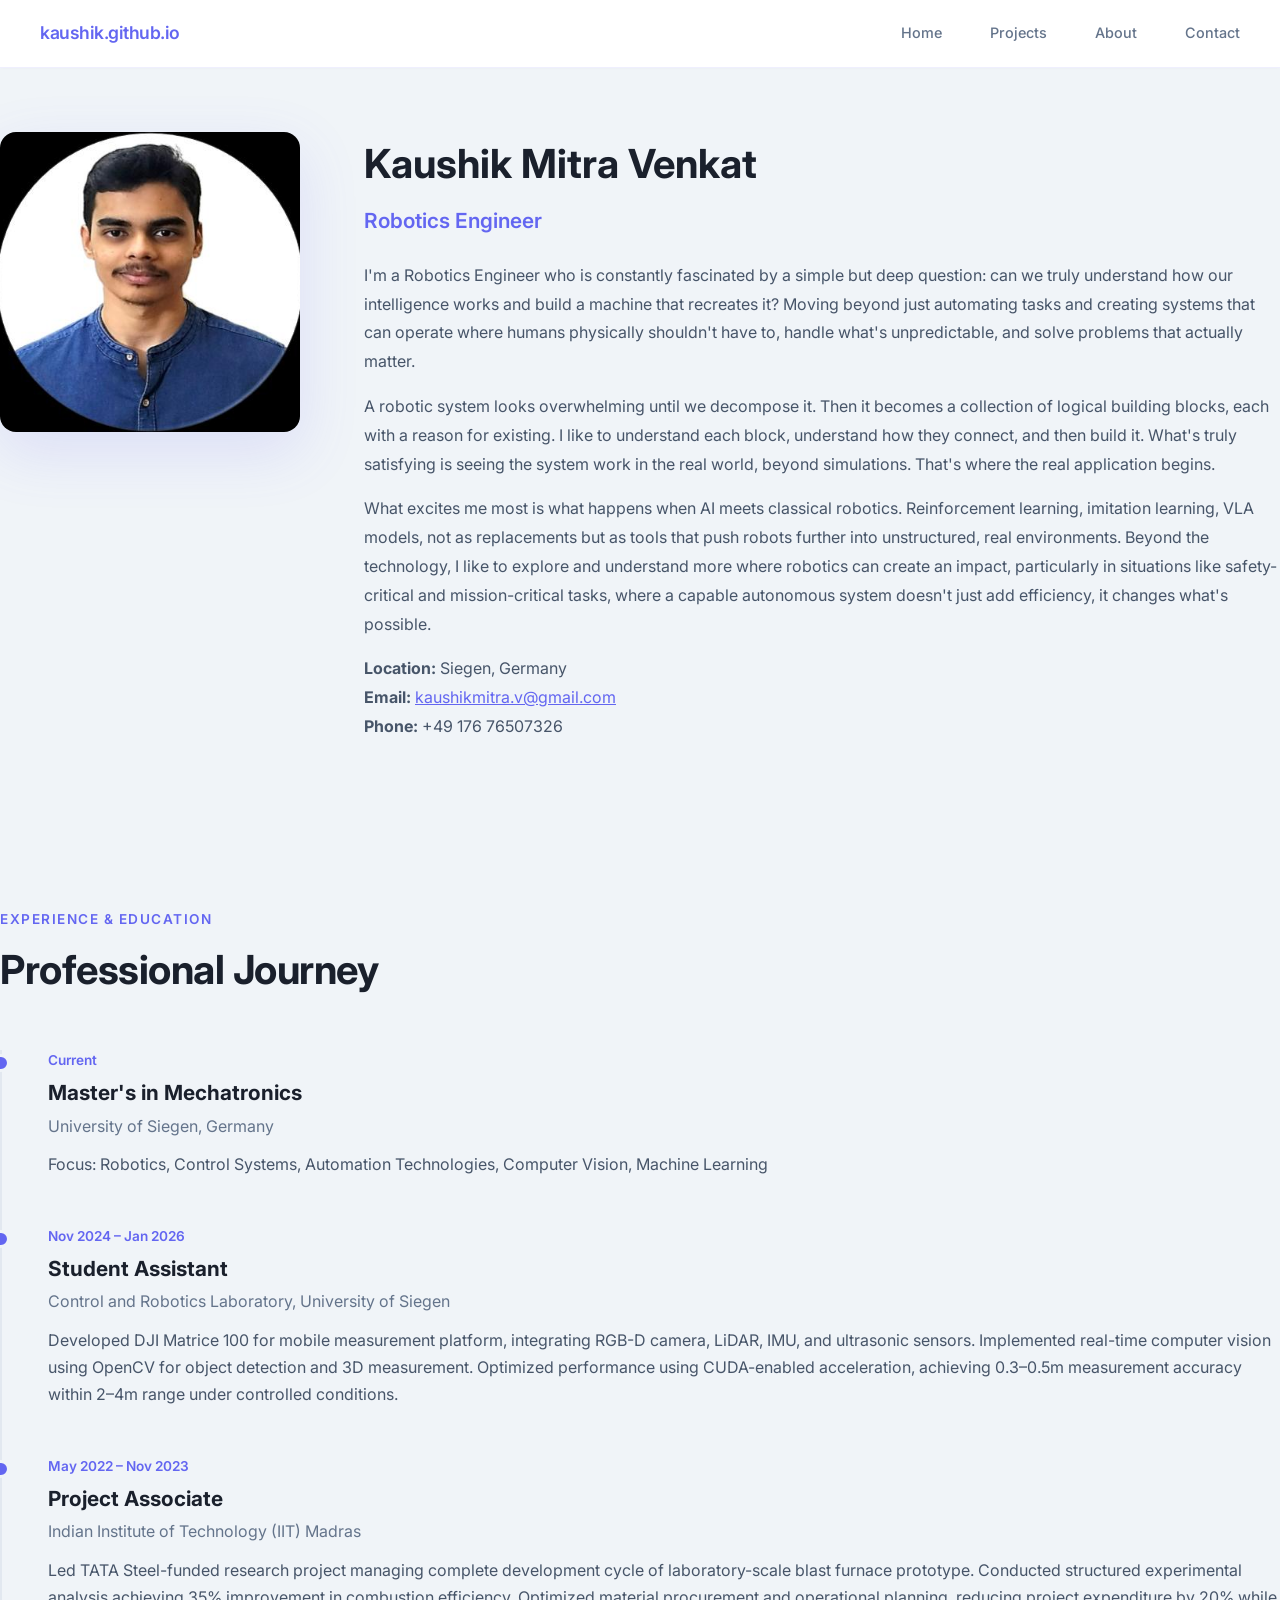
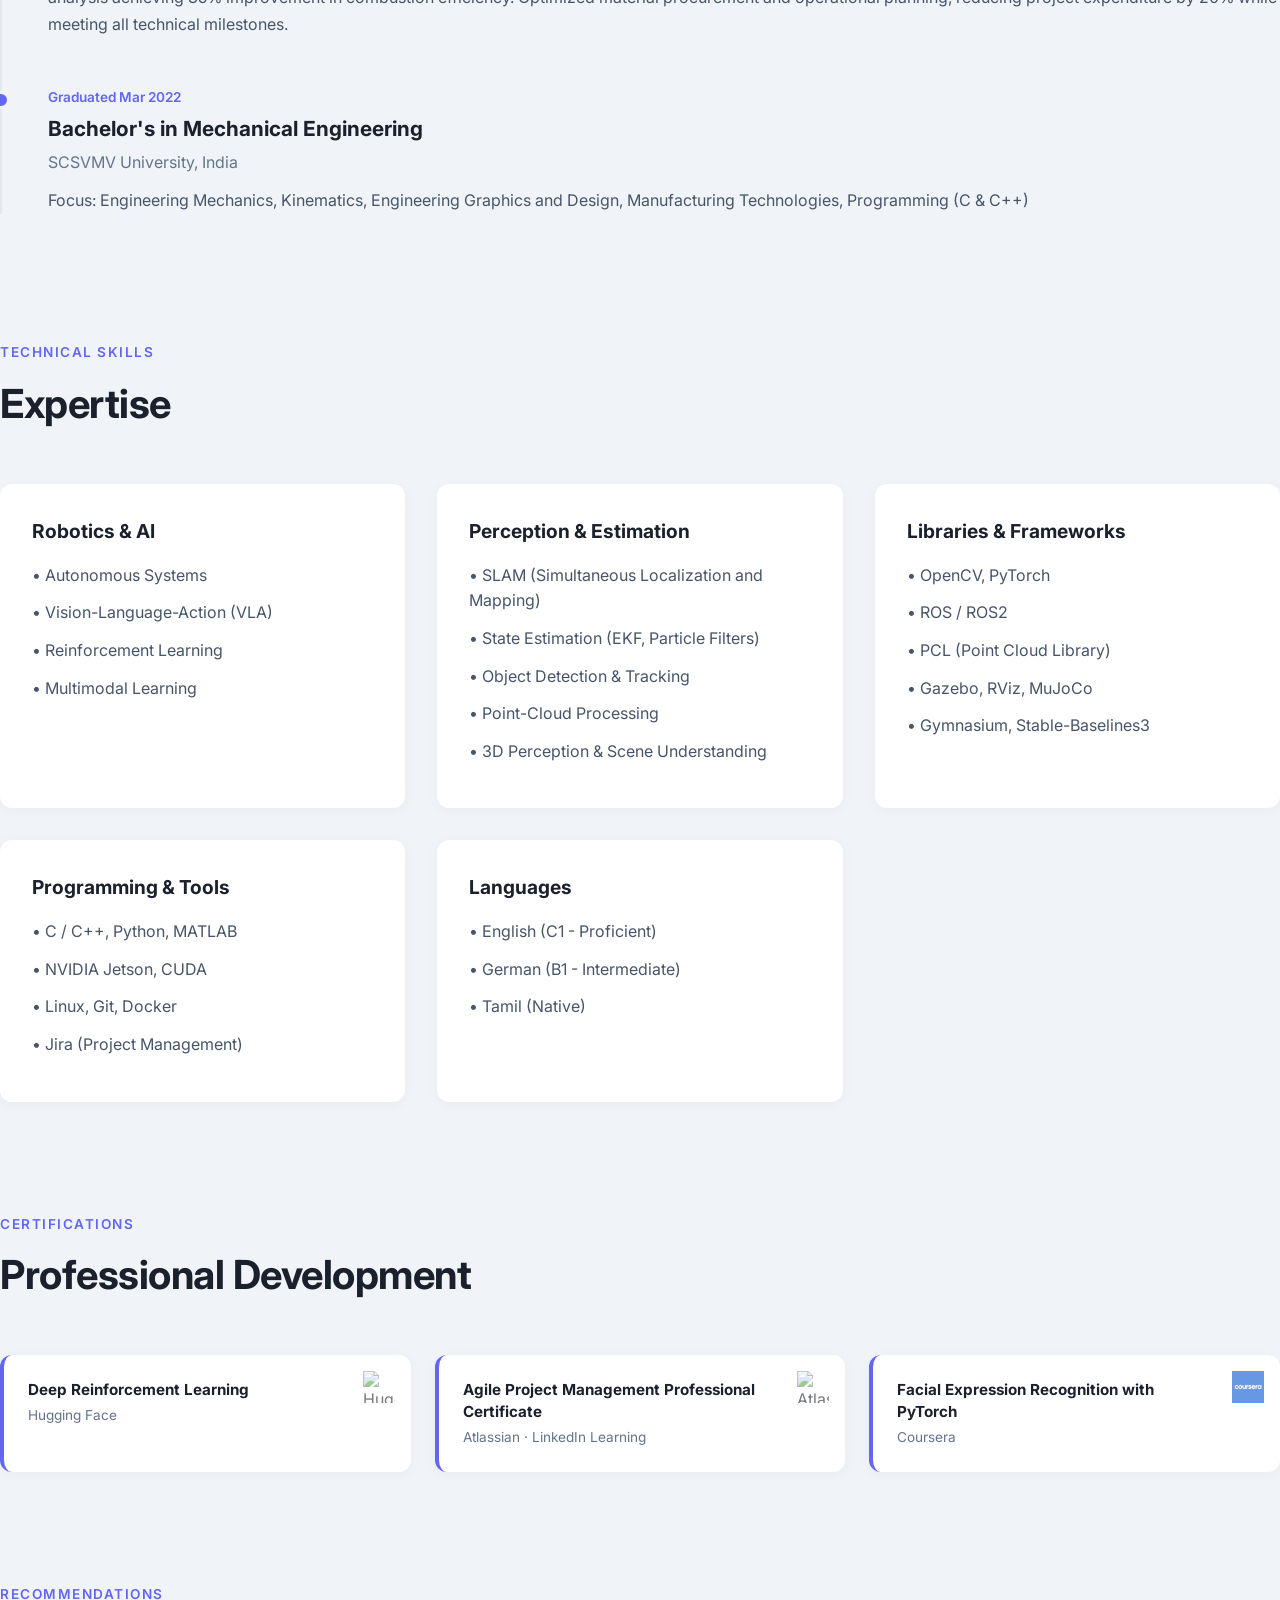
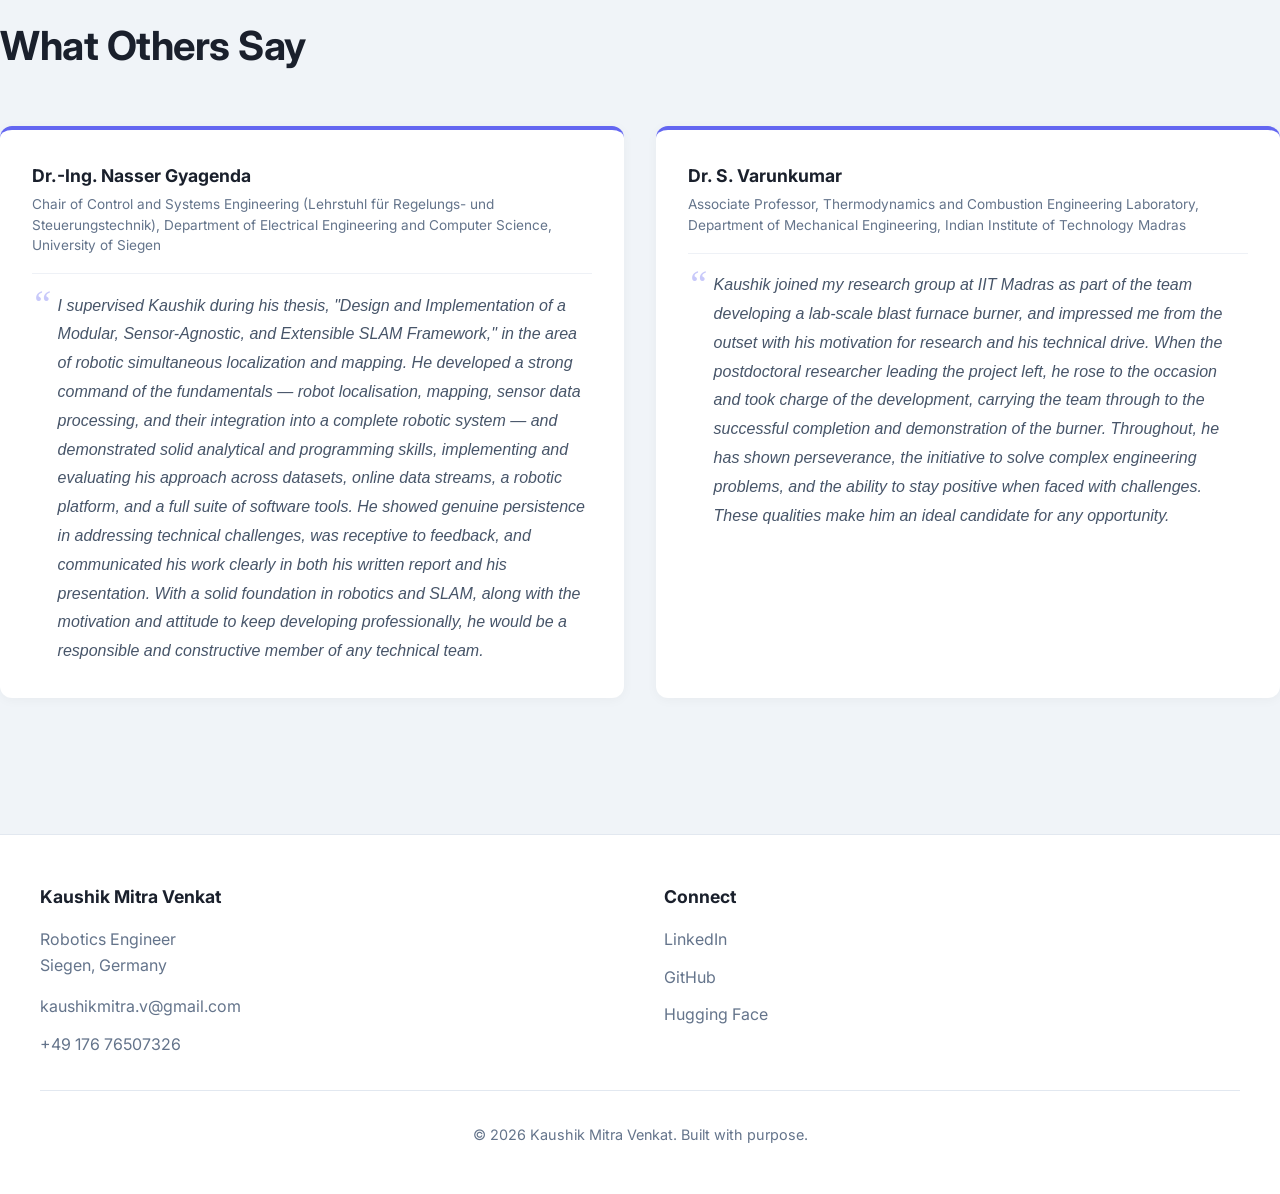
==== commit 6cc77abb: "Add Recommendations section to About page Add a "Recommendations" section after Certifications on th" ====
--- a/about.html
+++ b/about.html
@@ -244,6 +244,64 @@
             background: #f1f5f9;
         }
         
+        /* Recommendations */
+        .rec-grid {
+            display: grid;
+            grid-template-columns: repeat(auto-fit, minmax(340px, 1fr));
+            gap: 2rem;
+            margin: 2rem 0;
+        }
+
+        .rec-card {
+            background: white;
+            padding: 2rem;
+            border-radius: 12px;
+            box-shadow: 0 2px 12px rgba(0,0,0,0.04);
+            border-top: 4px solid #6366f1;
+            display: flex;
+            flex-direction: column;
+        }
+
+        .rec-header {
+            margin-bottom: 1.1rem;
+            padding-bottom: 1.1rem;
+            border-bottom: 1px solid #eef1f6;
+        }
+
+        .rec-name {
+            font-size: 1.1rem;
+            font-weight: 700;
+            color: #1a202c;
+            margin-bottom: 0.25rem;
+        }
+
+        .rec-title {
+            font-size: 0.85rem;
+            color: #64748b;
+            line-height: 1.5;
+        }
+
+        .rec-quote {
+            color: #475569;
+            line-height: 1.8;
+            font-style: italic;
+            position: relative;
+            padding-left: 1.6rem;
+            margin: 0;
+        }
+
+        .rec-quote::before {
+            content: '\201C';
+            position: absolute;
+            left: -0.1rem;
+            top: -0.4rem;
+            font-size: 2.4rem;
+            line-height: 1;
+            color: #6366f1;
+            opacity: 0.35;
+            font-family: Georgia, 'Times New Roman', serif;
+        }
+
         @media (max-width: 768px) {
             .about-intro {
                 grid-template-columns: 1fr;
@@ -435,6 +493,38 @@
         </div>
     </section>
 
+    <!-- Recommendations -->
+    <section class="section container">
+        <div class="section-header">
+            <div class="section-label">Recommendations</div>
+            <h2>What Others Say</h2>
+        </div>
+
+        <div class="rec-grid">
+
+            <div class="rec-card">
+                <div class="rec-header">
+                    <div class="rec-name">Dr.-Ing. Nasser Gyagenda</div>
+                    <div class="rec-title">Chair of Control and Systems Engineering (Lehrstuhl für Regelungs- und Steuerungstechnik), Department of Electrical Engineering and Computer Science, University of Siegen</div>
+                </div>
+                <p class="rec-quote">
+                    I supervised Kaushik during his thesis, "Design and Implementation of a Modular, Sensor-Agnostic, and Extensible SLAM Framework," in the area of robotic simultaneous localization and mapping. He developed a strong command of the fundamentals — robot localisation, mapping, sensor data processing, and their integration into a complete robotic system — and demonstrated solid analytical and programming skills, implementing and evaluating his approach across datasets, online data streams, a robotic platform, and a full suite of software tools. He showed genuine persistence in addressing technical challenges, was receptive to feedback, and communicated his work clearly in both his written report and his presentation. With a solid foundation in robotics and SLAM, along with the motivation and attitude to keep developing professionally, he would be a responsible and constructive member of any technical team.
+                </p>
+            </div>
+
+            <div class="rec-card">
+                <div class="rec-header">
+                    <div class="rec-name">Dr. S. Varunkumar</div>
+                    <div class="rec-title">Associate Professor, Thermodynamics and Combustion Engineering Laboratory, Department of Mechanical Engineering, Indian Institute of Technology Madras</div>
+                </div>
+                <p class="rec-quote">
+                    Kaushik joined my research group at IIT Madras as part of the team developing a lab-scale blast furnace burner, and impressed me from the outset with his motivation for research and his technical drive. When the postdoctoral researcher leading the project left, he rose to the occasion and took charge of the development, carrying the team through to the successful completion and demonstration of the burner. Throughout, he has shown perseverance, the initiative to solve complex engineering problems, and the ability to stay positive when faced with challenges. These qualities make him an ideal candidate for any opportunity.
+                </p>
+            </div>
+
+        </div>
+    </section>
+
     <!-- Footer -->
     <footer>
         <div class="container">
--- a/styles.css
+++ b/styles.css
@@ -273,7 +273,7 @@
 }
 
 .project-visual {
-    background: linear-gradient(135deg, #667eea 0%, #764ba2 100%);
+    background: #eef2f6;
     position: relative;
     overflow: hidden;
     min-height: 160px;
@@ -289,22 +289,6 @@
     object-fit: cover;
 }
 
-.project-visual::before {
-    content: '';
-    position: absolute;
-    top: 0;
-    left: 0;
-    right: 0;
-    bottom: 0;
-    background: repeating-linear-gradient(
-        45deg,
-        transparent,
-        transparent 20px,
-        rgba(255, 255, 255, 0.02) 20px,
-        rgba(255, 255, 255, 0.02) 40px
-    );
-}
-
 .project-icon {
     font-size: 6rem;
     position: relative;
@@ -381,23 +365,6 @@
 .project-link::after {
     content: '→';
     font-size: 1.2rem;
-}
-
-/* Alternate gradients */
-.project-card:nth-child(2) .project-visual {
-    background: linear-gradient(135deg, #f093fb 0%, #f5576c 100%);
-}
-
-.project-card:nth-child(3) .project-visual {
-    background: linear-gradient(135deg, #4facfe 0%, #00f2fe 100%);
-}
-
-.project-card:nth-child(4) .project-visual {
-    background: linear-gradient(135deg, #43e97b 0%, #38f9d7 100%);
-}
-
-.project-card:nth-child(5) .project-visual {
-    background: linear-gradient(135deg, #fa709a 0%, #fee140 100%);
 }
 
 /* Footer */
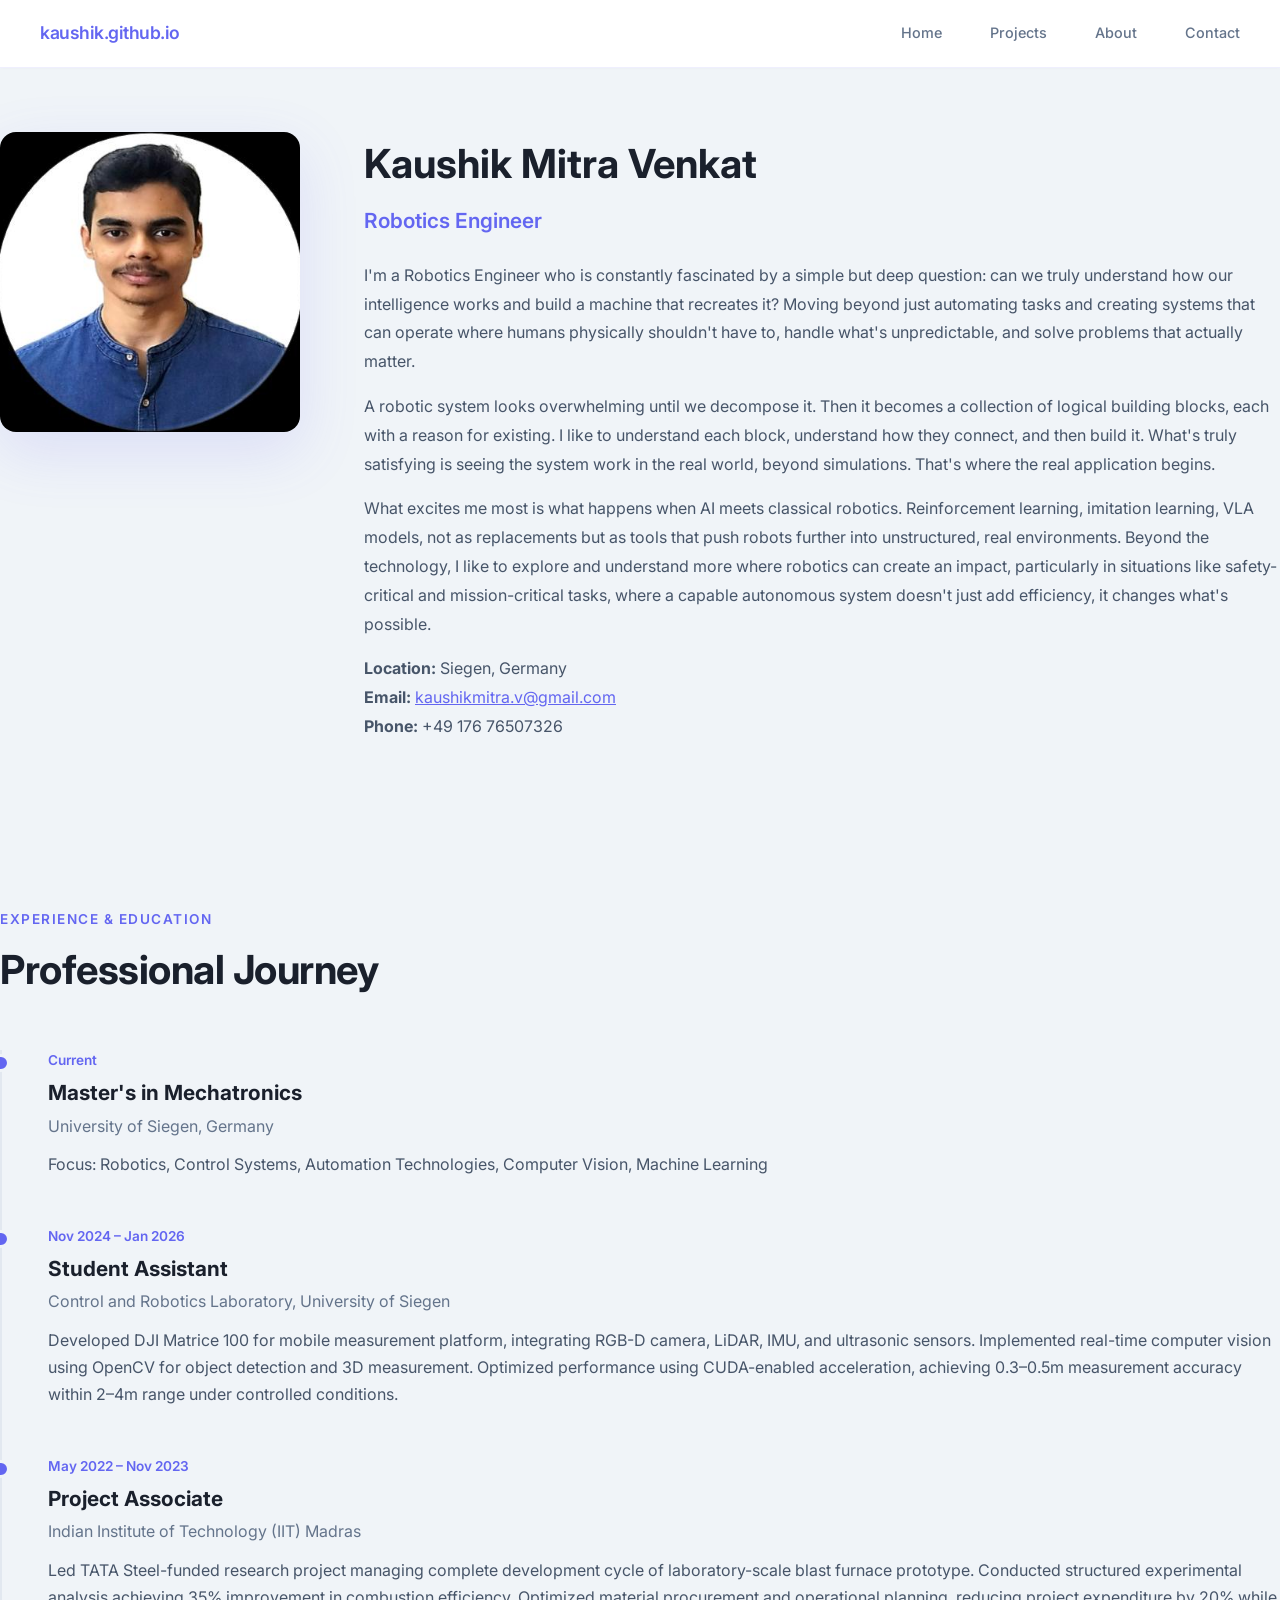
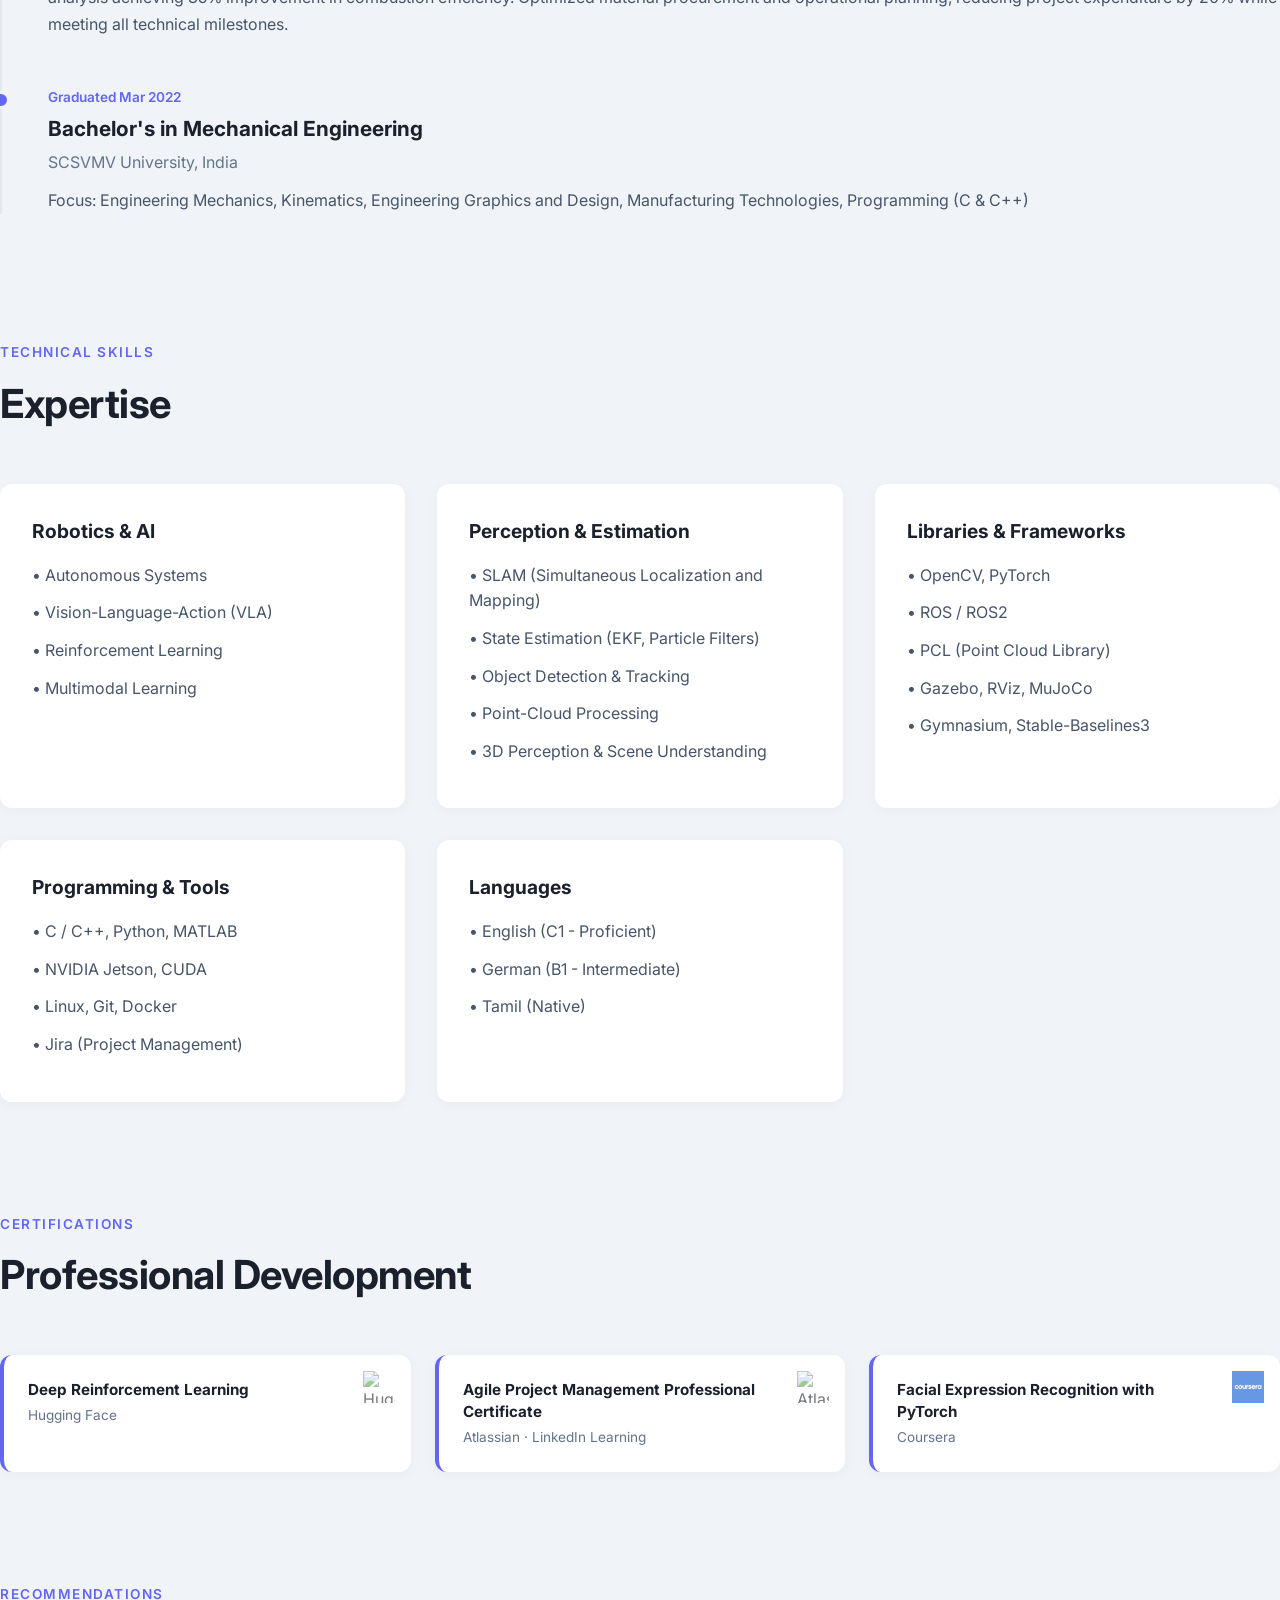
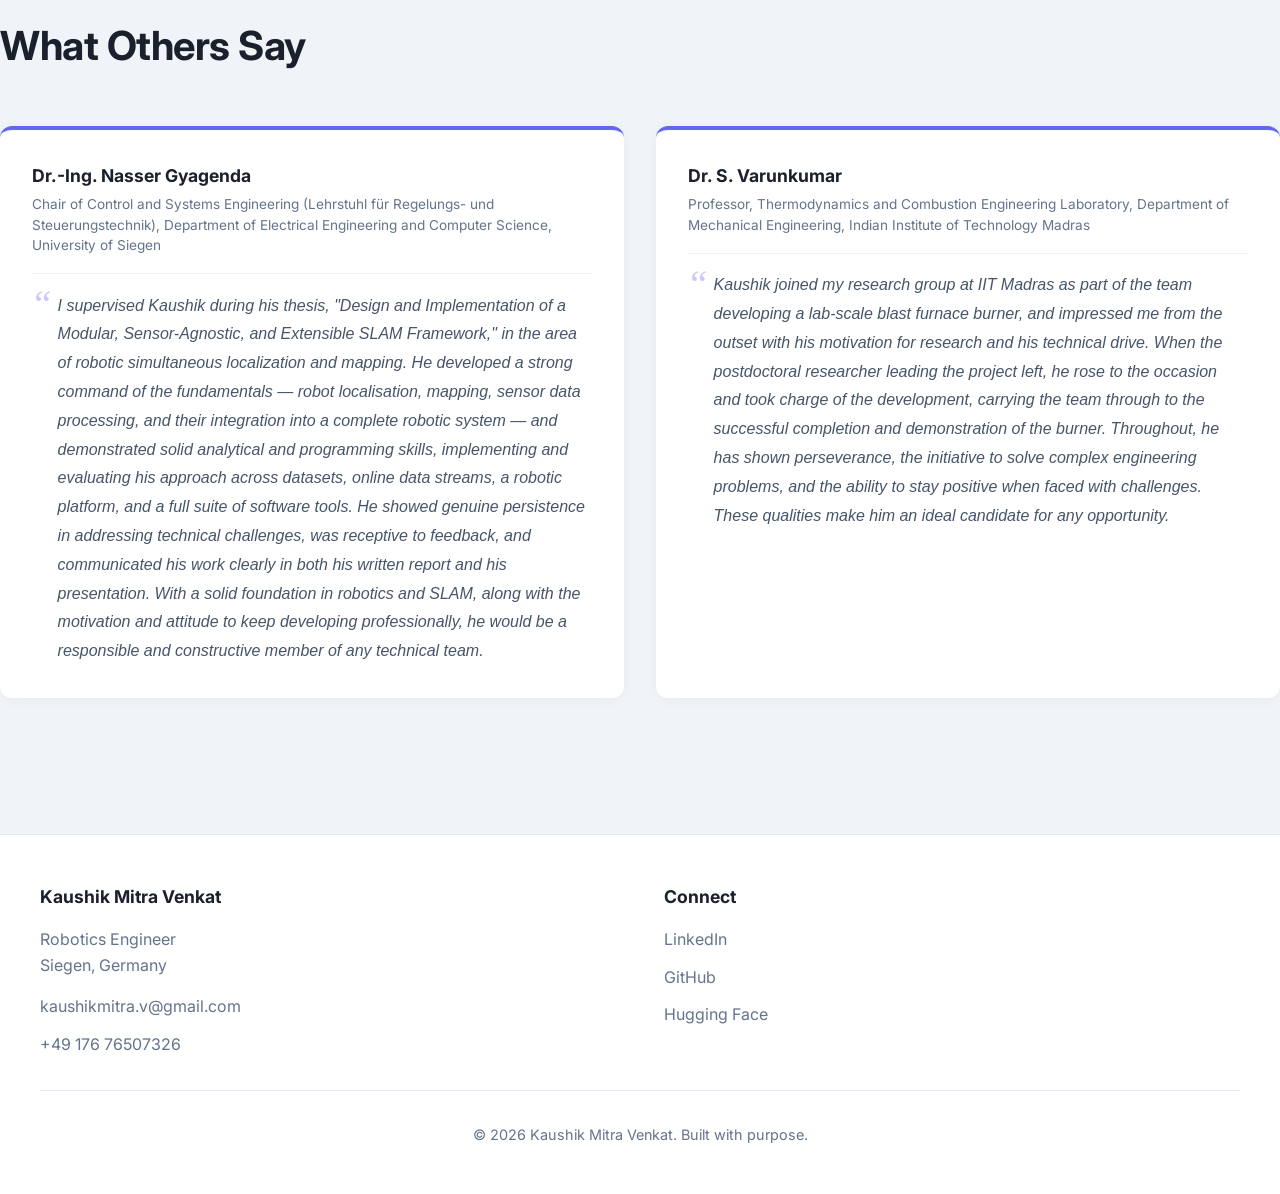
==== commit 122165a8: "Update Dr. Varunkumar's title to Professor in Recommendations Co-Authored-By: Claude Opus 4.8 <norep" ====
--- a/about.html
+++ b/about.html
@@ -515,7 +515,7 @@
             <div class="rec-card">
                 <div class="rec-header">
                     <div class="rec-name">Dr. S. Varunkumar</div>
-                    <div class="rec-title">Associate Professor, Thermodynamics and Combustion Engineering Laboratory, Department of Mechanical Engineering, Indian Institute of Technology Madras</div>
+                    <div class="rec-title">Professor, Thermodynamics and Combustion Engineering Laboratory, Department of Mechanical Engineering, Indian Institute of Technology Madras</div>
                 </div>
                 <p class="rec-quote">
                     Kaushik joined my research group at IIT Madras as part of the team developing a lab-scale blast furnace burner, and impressed me from the outset with his motivation for research and his technical drive. When the postdoctoral researcher leading the project left, he rose to the occasion and took charge of the development, carrying the team through to the successful completion and demonstration of the burner. Throughout, he has shown perseverance, the initiative to solve complex engineering problems, and the ability to stay positive when faced with challenges. These qualities make him an ideal candidate for any opportunity.
